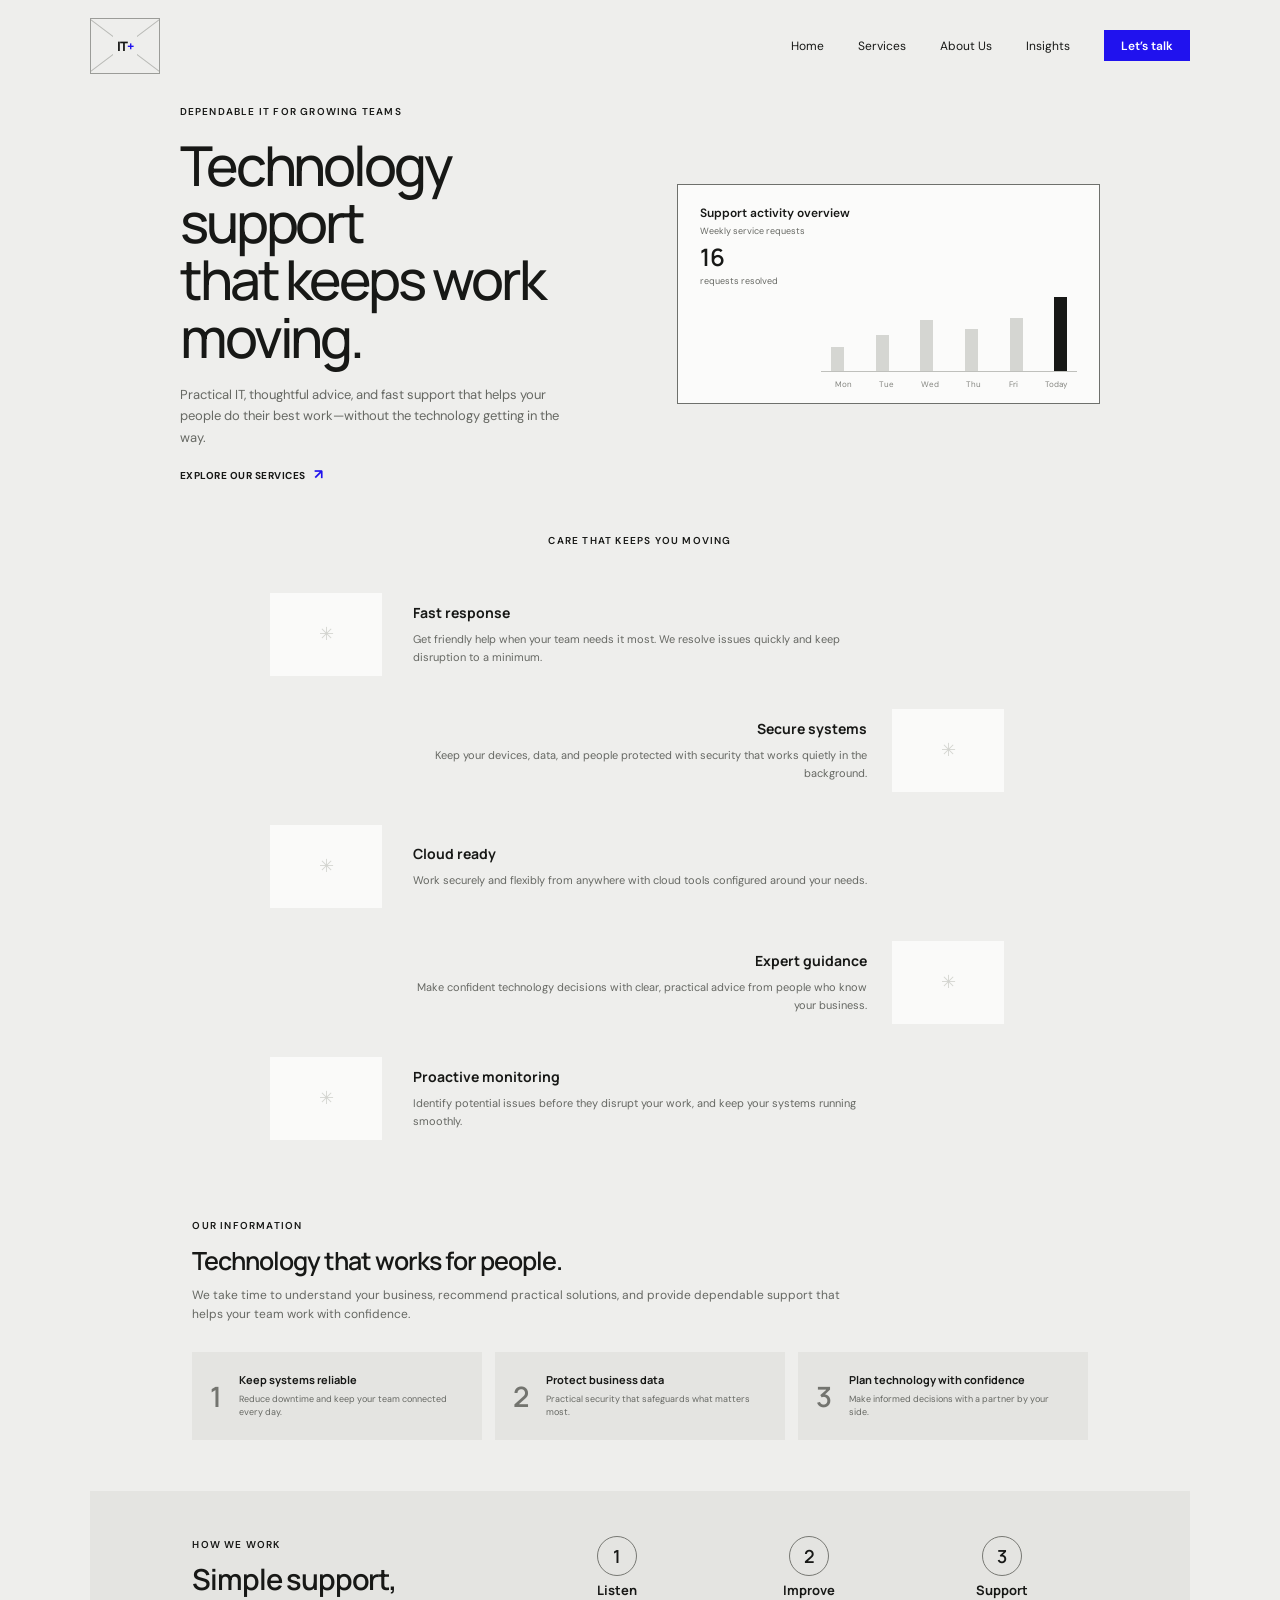
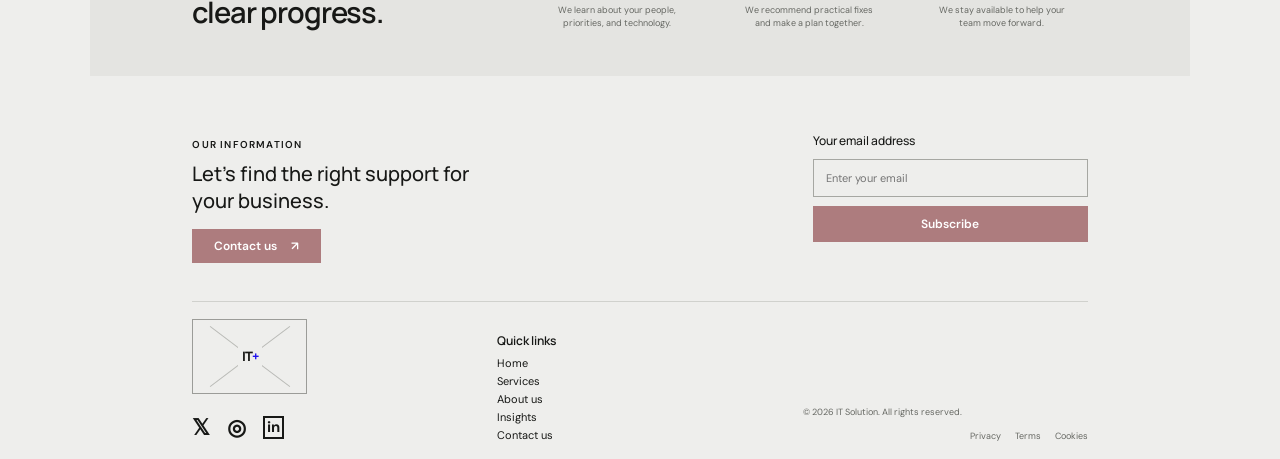
==== index.html @ 9b954e0f "changes are done" ====
<!doctype html>
<html lang="en">
<head>
  <meta charset="UTF-8" />
  <meta name="viewport" content="width=device-width, initial-scale=1.0" />
  <meta name="theme-color" content="#eeeeee" />
  <title>Support that keeps work moving</title>
  <link rel="stylesheet" href="styles.css" />
</head>
<body>
  <header class="site-header container">
    <a class="brand" href="#home" aria-label="Home"><span class="brand-mark">IT<span>+</span></span></a>
    <button class="menu-toggle" aria-label="Open navigation" aria-expanded="false"><span></span><span></span></button>
    <nav class="nav-links" aria-label="Main navigation">
      <a href="#home">Home</a><a href="services.html">Services</a><a href="#about">About Us</a><a href="#insights">Insights</a>
      <a class="button button-small" href="#contact">Let’s talk</a>
    </nav>
  </header>

  <main>
    <section class="hero container" id="home">
      <div class="hero-copy">
        <p class="eyebrow">Dependable IT for growing teams</p>
        <h1>Technology support<br />that keeps work<br />moving.</h1>
        <p class="muted hero-description">Practical IT, thoughtful advice, and fast support that helps your people do their best work—without the technology getting in the way.</p>
        <a class="text-link" href="services.html">Explore our services <span aria-hidden="true">↗</span></a>
      </div>
      <div class="chart-card" aria-label="Support activity overview chart">
        <div class="chart-heading"><strong>Support activity overview</strong><span>Weekly service requests</span></div>
        <div class="chart-total"><b>16</b><span>requests resolved</span></div>
        <div class="chart-bars" aria-hidden="true"><i style="--bar:25%"></i><i style="--bar:38%"></i><i style="--bar:54%"></i><i style="--bar:44%"></i><i style="--bar:56%"></i><i class="highlight" style="--bar:78%"></i></div>
        <div class="chart-days"><span>Mon</span><span>Tue</span><span>Wed</span><span>Thu</span><span>Fri</span><span>Today</span></div>
      </div>
    </section>

    <section class="services container" id="services">
      <p class="section-kicker">Care that keeps you moving</p>
      <div class="service-list">
        <article class="service-row">
          <div class="service-image" aria-hidden="true"><span>✳</span></div>
          <div><h2>Fast response</h2><p>Get friendly help when your team needs it most. We resolve issues quickly and keep disruption to a minimum.</p></div>
        </article>
        <article class="service-row reverse">
          <div class="service-image" aria-hidden="true"><span>✳</span></div>
          <div><h2>Secure systems</h2><p>Keep your devices, data, and people protected with security that works quietly in the background.</p></div>
        </article>
        <article class="service-row">
          <div class="service-image" aria-hidden="true"><span>✳</span></div>
          <div><h2>Cloud ready</h2><p>Work securely and flexibly from anywhere with cloud tools configured around your needs.</p></div>
        </article>
        <article class="service-row reverse">
          <div class="service-image" aria-hidden="true"><span>✳</span></div>
          <div><h2>Expert guidance</h2><p>Make confident technology decisions with clear, practical advice from people who know your business.</p></div>
        </article>
        <article class="service-row">
          <div class="service-image" aria-hidden="true"><span>✳</span></div>
          <div><h2>Proactive monitoring</h2><p>Identify potential issues before they disrupt your work, and keep your systems running smoothly.</p></div>
        </article>
      </div>
    </section>

    <section class="about container" id="about">
      <p class="section-kicker">Our information</p>
      <h2>Technology that works for people.</h2>
      <p class="muted about-intro">We take time to understand your business, recommend practical solutions, and provide dependable support that helps your team work with confidence.</p>
      <div class="stats-grid">
        <article class="stat-card"><strong>1</strong><div><h3>Keep systems reliable</h3><p>Reduce downtime and keep your team connected every day.</p></div></article>
        <article class="stat-card"><strong>2</strong><div><h3>Protect business data</h3><p>Practical security that safeguards what matters most.</p></div></article>
        <article class="stat-card"><strong>3</strong><div><h3>Plan technology with confidence</h3><p>Make informed decisions with a partner by your side.</p></div></article>
      </div>
    </section>

    <section class="process container" id="insights">
      <div class="process-copy"><p class="eyebrow">How we work</p><h2>Simple support,<br />clear progress.</h2></div>
      <div class="steps">
        <article><span>1</span><h3>Listen</h3><p>We learn about your people, priorities, and technology.</p></article>
        <article><span>2</span><h3>Improve</h3><p>We recommend practical fixes and make a plan together.</p></article>
        <article><span>3</span><h3>Support</h3><p>We stay available to help your team move forward.</p></article>
      </div>
    </section>
  </main>

  <footer class="footer container" id="contact">
    <div class="footer-top">
      <div class="footer-note"><p class="eyebrow">Our information</p><h2>Let’s find the right support for your business.</h2><a class="button" href="mailto:hello@itsolution.example">Contact us <span>↗</span></a></div>
      <form class="subscribe-form">
        <label for="email">Your email address</label>
        <div class="input-row"><input id="email" name="email" type="email" placeholder="Enter your email" required /><button class="button" type="submit">Subscribe</button></div>
        <p class="form-message" aria-live="polite"></p>
      </form>
    </div>
    <div class="footer-bottom">
      <div class="footer-brand"><a class="brand brand-large" href="#home" aria-label="Home"><span class="brand-mark">IT<span>+</span></span></a><div class="socials"><a href="#contact" aria-label="X">𝕏</a><a href="#contact" aria-label="Instagram">◎</a><a href="#contact" aria-label="LinkedIn">in</a></div></div>
      <div class="quick-links"><h3>Quick links</h3><a href="#home">Home</a><a href="services.html">Services</a><a href="#about">About us</a><a href="#insights">Insights</a><a href="#contact">Contact us</a></div>
      <div class="footer-meta"><p>© <span id="year"></span> IT Solution. All rights reserved.</p><div><a href="#contact">Privacy</a><a href="#contact">Terms</a><a href="#contact">Cookies</a></div></div>
    </div>
  </footer>
  <script src="script.js"></script>
</body>
</html>
---- styles.css ----
@import url('https://fonts.googleapis.com/css2?family=DM+Sans:wght@400;500;600;700&family=Manrope:wght@400;500;600;700;800&display=swap');

:root {
  --paper: #eeeeec;
  --ink: #171816;
  --muted: #666863;
  --line: #c6c7c2;
  --accent: #2012ee;
  --rose: #ad7c7e;
  --white: #fff;
}
* { box-sizing: border-box; }
html { scroll-behavior: smooth; }
body { margin: 0; background: var(--paper); color: var(--ink); font-family: 'DM Sans', Arial, sans-serif; font-size: 14px; }
a { color: inherit; text-decoration: none; }
.container { width: min(1100px, calc(100% - 96px)); margin-inline: auto; }
.site-header { height: 91px; display: flex; align-items: center; justify-content: space-between; }
.brand { display: inline-flex; align-items: center; justify-content: center; width: 70px; height: 56px; border: 1px solid #9b9c98; position: relative; overflow: hidden; }
.brand::before,.brand::after { content: ''; position: absolute; height: 1px; width: 100px; background: #babbb7; transform: rotate(37deg); }
.brand::after { transform: rotate(-37deg); }
.brand-mark { z-index: 1; background: var(--paper); font: 800 13px Manrope, sans-serif; letter-spacing: -1px; padding: 2px 4px; }
.brand-mark span { color: var(--accent); }
.nav-links { display: flex; align-items: center; gap: 34px; font-size: 12px; }
.nav-links > a:not(.button):hover,.quick-links a:hover,.footer-meta a:hover { color: var(--accent); }
.button { min-height: 43px; padding: 0 22px; display: inline-flex; align-items: center; justify-content: center; gap: 14px; border: 0; background: var(--rose); color: white; font: 600 12px 'DM Sans', sans-serif; transition: transform .2s, background .2s; cursor: pointer; }
.button:hover { background: #916365; transform: translateY(-2px); }
.button-small { min-height: 31px; padding: 0 17px; background: var(--accent); }
.button-small:hover { background: #130bad; }
.menu-toggle { display: none; }
.hero { min-height: 336px; display: grid; grid-template-columns: 1fr 1fr; align-items: center; gap: 8%; padding: 14px 7% 47px; }
.eyebrow,.section-kicker { text-transform: uppercase; letter-spacing: .12em; font-size: 10px; font-weight: 600; margin: 0 0 19px; }
.hero h1 { font: 500 clamp(36px, 4.3vw, 56px)/1.04 Manrope, sans-serif; letter-spacing: -.055em; margin: 0 0 18px; }
.muted,.hero-description { color: var(--muted); }
.hero-description { max-width: 390px; font-size: 13px; line-height: 1.65; margin: 0 0 17px; }
.text-link { font-size: 10px; font-weight: 700; text-transform: uppercase; letter-spacing: .05em; }
.text-link span { color: var(--accent); margin-left: 6px; font-size: 14px; }
.chart-card { height: 220px; background: #fbfbfa; border: 1px solid #6e706c; padding: 20px 22px 14px; position: relative; }
.chart-heading { display: flex; flex-direction: column; gap: 4px; }
.chart-heading strong { font-size: 12px; font-weight: 600; }
.chart-heading span,.chart-total span { font-size: 9px; color: var(--muted); }
.chart-total { position: absolute; top: 55px; left: 22px; display: flex; flex-direction: column; gap: 2px; }
.chart-total b { font: 600 24px Manrope, sans-serif; }
.chart-bars { height: 96px; position: absolute; left: 34%; right: 22px; bottom: 31px; display: flex; align-items: end; justify-content: space-around; gap: 11px; border-bottom: 1px solid #bfc0bc; }
.chart-bars i { width: 13px; height: var(--bar); display: block; background: #d5d6d2; }
.chart-bars i.highlight { background: #171816; }
.chart-days { position: absolute; left: 34%; right: 19px; bottom: 14px; display: flex; justify-content: space-around; font-size: 8px; color: #83847f; }
.services { padding: 4px 8% 52px; }
.section-kicker { text-align: center; margin-bottom: 29px; }
.service-list { max-width: 740px; margin: auto; }
.service-row { min-height: 116px; display: grid; grid-template-columns: 118px 1fr; gap: 25px; align-items: center; }
.service-row.reverse { grid-template-columns: 1fr 118px; text-align: right; }
.service-row.reverse .service-image { grid-column: 2; grid-row: 1; }
.service-row.reverse > div:last-child { grid-column: 1; grid-row: 1; }
.service-image { width: 112px; height: 83px; background: #fafaf9; display: grid; place-items: center; color: #d3d4d0; }
.service-image span { font-size: 18px; }
.service-row h2 { font: 700 14px Manrope, sans-serif; margin: 0 0 8px; }
.service-row p { margin: 0; max-width: 470px; color: var(--muted); font-size: 11px; line-height: 1.65; }
.service-row.reverse p { margin-left: auto; }
.about { padding: 11px 8% 46px; }
.about .section-kicker { text-align: left; margin-bottom: 11px; }
.about > h2 { margin: 0 0 8px; font: 600 25px Manrope, sans-serif; letter-spacing: -.04em; }
.about-intro { max-width: 660px; font-size: 12px; line-height: 1.6; margin: 0 0 27px; }
.stats-grid { display: grid; grid-template-columns: repeat(3, 1fr); gap: 13px; }
.stat-card { min-height: 88px; background: #e4e4e1; display: flex; align-items: center; gap: 17px; padding: 14px 18px; }
.stat-card > strong { font: 600 28px Manrope, sans-serif; color: #73746f; }
.stat-card h3 { font: 700 11px Manrope, sans-serif; margin: 0 0 6px; }
.stat-card p { font-size: 9px; line-height: 1.5; color: var(--muted); margin: 0; }
.process { margin-top: 5px; padding: 22px 8%; min-height: 185px; background: #e4e4e1; display: grid; grid-template-columns: 1fr 1.8fr; align-items: center; gap: 30px; }
.process-copy .eyebrow { margin: 0 0 12px; }
.process-copy h2 { font: 600 29px/1.13 Manrope, sans-serif; letter-spacing: -.04em; margin: 0; }
.steps { display: grid; grid-template-columns: repeat(3, 1fr); gap: 20px; }
.steps article { text-align: center; }
.steps article > span { width: 40px; height: 40px; border: 1px solid #777873; border-radius: 50%; display: inline-grid; place-items: center; font: 600 18px Manrope, sans-serif; margin-bottom: 5px; }
.steps h3 { font: 700 13px Manrope, sans-serif; margin: 0 0 5px; }
.steps p { color: var(--muted); font-size: 9px; line-height: 1.5; margin: 0 auto; max-width: 140px; }
.footer { padding: 42px 8% 17px; }
.footer-top { display: flex; justify-content: flex-end; gap: 10%; align-items: end; min-height: 145px; }
.footer-note { max-width: 300px; margin-right: auto; }
.footer-note .eyebrow { margin-bottom: 9px; }
.footer-note h2 { font: 500 20px/1.35 Manrope, sans-serif; margin: 0 0 15px; }
.footer-note .button { min-height: 34px; }
.subscribe-form { width: min(275px, 42%); }
.subscribe-form label { display: block; font: 500 12px Manrope, sans-serif; margin-bottom: 10px; }
.input-row { display: flex; flex-direction: column; gap: 9px; }
.input-row input { width: 100%; height: 38px; border: 1px solid #a6a7a2; background: transparent; padding: 0 12px; font: 11px 'DM Sans', sans-serif; outline: none; }
.input-row input:focus { border-color: var(--accent); }
.input-row .button { width: 100%; min-height: 36px; }
.form-message { min-height: 14px; margin: 7px 0 0; font-size: 10px; color: #4d654d; }
.footer-bottom { margin-top: 38px; padding-top: 17px; border-top: 1px solid #d0d1cd; display: grid; grid-template-columns: 1fr 1fr 1fr; align-items: end; gap: 20px; }
.brand-large { width: 115px; height: 75px; }
.socials { display: flex; gap: 17px; align-items: center; margin-top: 19px; }
.socials a { font-size: 22px; font-weight: 700; }
.socials a:last-child { font-size: 15px; border: 2px solid var(--ink); line-height: 19px; padding: 0 2px; }
.quick-links { display: flex; flex-direction: column; gap: 4px; font-size: 11px; }
.quick-links h3 { font: 600 12px Manrope, sans-serif; margin: 0 0 3px; }
.footer-meta { display: flex; flex-direction: column; gap: 12px; font-size: 9px; color: var(--muted); }
.footer-meta p { margin: 0; }
.footer-meta div { display: flex; gap: 14px; justify-content: flex-end; }
@media (min-width: 1200px) { .hero { min-height: 395px; } }
@media (max-width: 700px) {
  .container { width: min(100% - 38px, 520px); }
  .site-header { height: 73px; }
  .brand { width: 58px; height: 44px; }
  .menu-toggle { display: flex; width: 40px; height: 40px; flex-direction: column; justify-content: center; gap: 6px; border: 0; background: transparent; }
  .menu-toggle span { height: 1px; width: 23px; background: var(--ink); }
  .nav-links { display: none; position: absolute; z-index: 5; top: 66px; left: 19px; right: 19px; background: #f8f8f6; padding: 20px; border: 1px solid var(--line); flex-direction: column; align-items: stretch; gap: 18px; }
  .nav-links.open { display: flex; }
  .nav-links .button { align-self: flex-start; }
  .hero { grid-template-columns: 1fr; gap: 26px; padding: 38px 0 48px; }
  .hero h1 { font-size: clamp(39px, 12vw, 54px); }
  .chart-card { height: 200px; }
  .services { padding: 0 0 39px; }
  .service-row { min-height: 108px; grid-template-columns: 88px 1fr; gap: 17px; }
  .service-row.reverse { grid-template-columns: 1fr 88px; }
  .service-image { width: 86px; height: 72px; }
  .service-row h2 { font-size: 12px; }
  .service-row p { font-size: 10px; }
  .about { padding: 10px 0 35px; }
  .stats-grid { grid-template-columns: 1fr; gap: 8px; }
  .stat-card { min-height: 75px; }
  .process { padding: 25px 19px; grid-template-columns: 1fr; gap: 22px; }
  .steps { gap: 8px; }
  .steps article > span { width: 34px; height: 34px; font-size: 15px; }
  .steps p { font-size: 8px; }
  .footer { padding: 38px 0 17px; }
  .footer-top { flex-direction: column; align-items: stretch; gap: 29px; }
  .footer-note { margin: 0; }
  .subscribe-form { width: 100%; }
  .input-row { flex-direction: row; }
  .input-row .button { width: auto; }
  .footer-bottom { grid-template-columns: 1fr 1fr; align-items: start; }
  .footer-brand { grid-row: span 2; }
  .footer-meta { grid-column: 1 / -1; flex-direction: row; justify-content: space-between; align-items: center; margin-top: 15px; }
  .footer-meta div { gap: 10px; }
}
@media (max-width: 380px) {
  .steps { grid-template-columns: 1fr; }
  .steps article { display: grid; grid-template-columns: 37px 1fr; text-align: left; align-items: center; column-gap: 10px; }
  .steps article > span { grid-row: span 2; margin: 0; }
  .steps h3 { margin: 0; }
  .steps p { grid-column: 2; margin: 2px 0 0; max-width: unset; }
  .footer-meta { flex-direction: column; align-items: flex-start; }
}
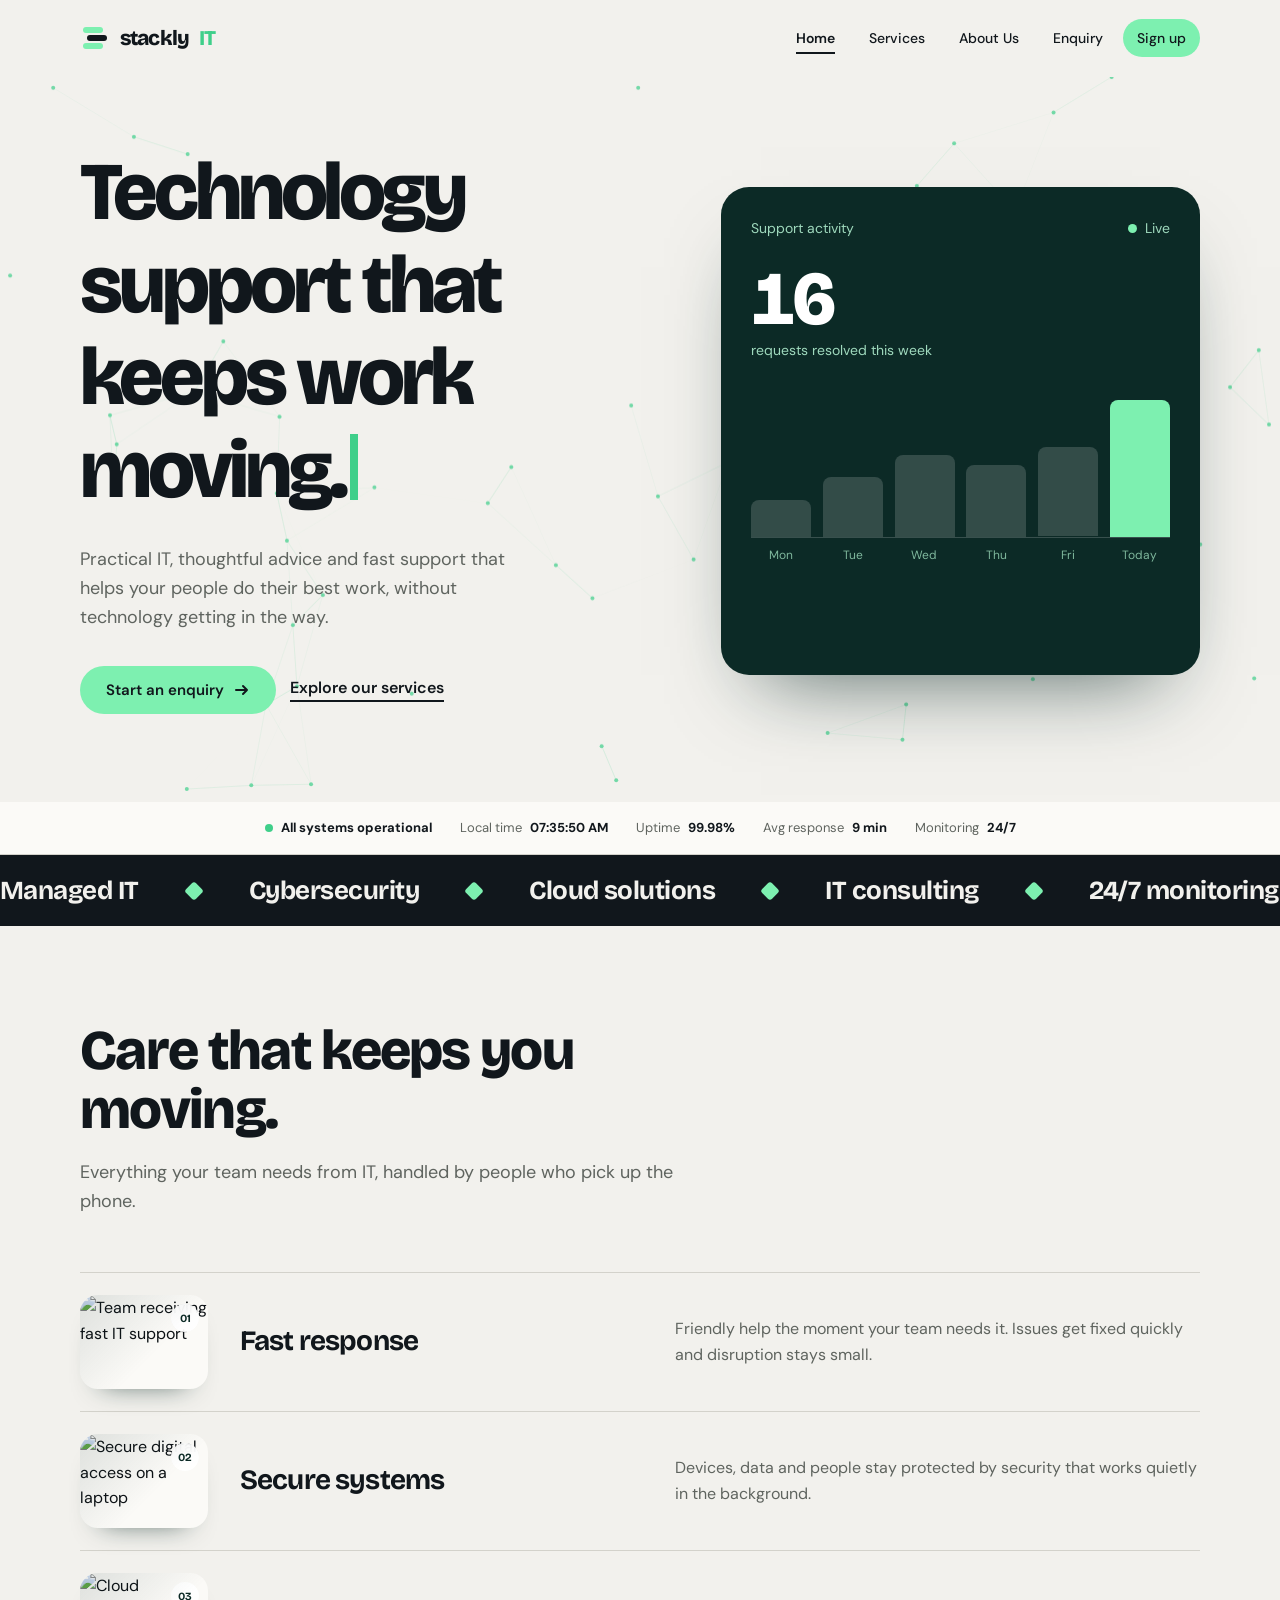
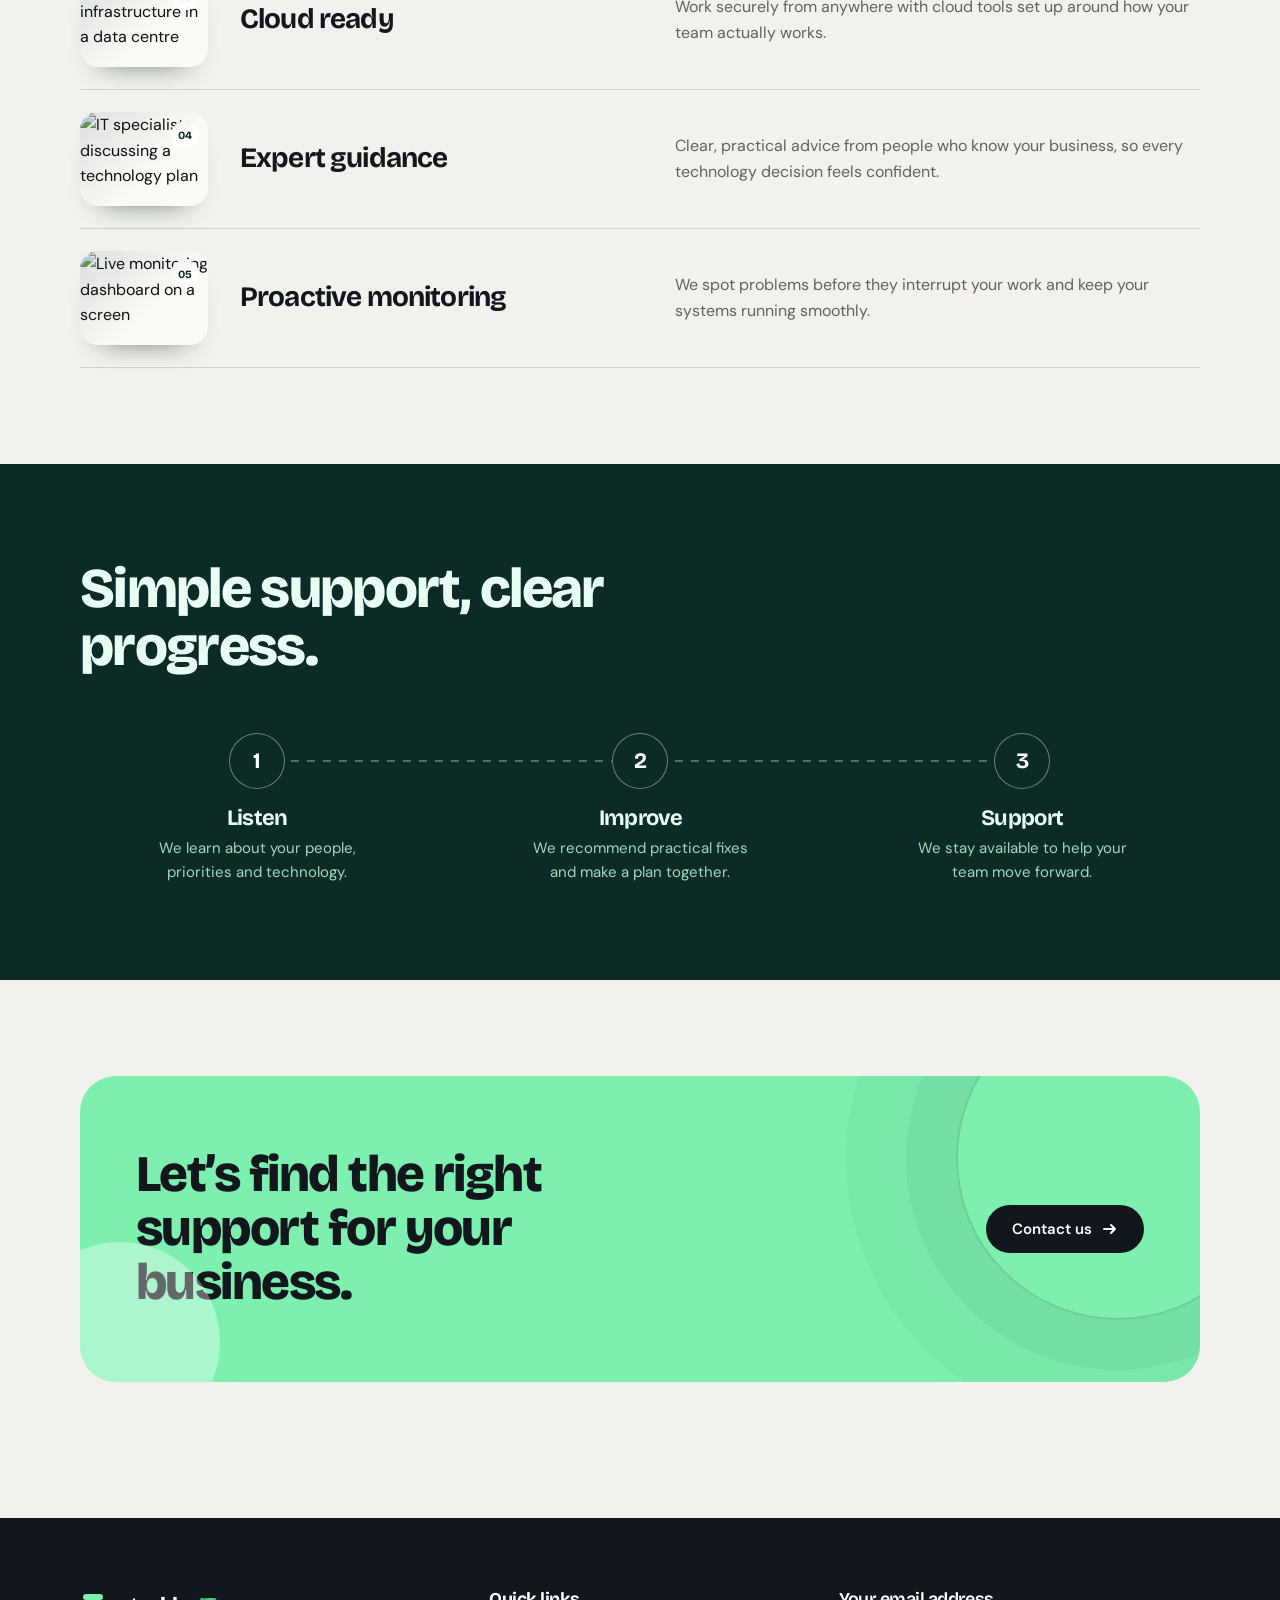
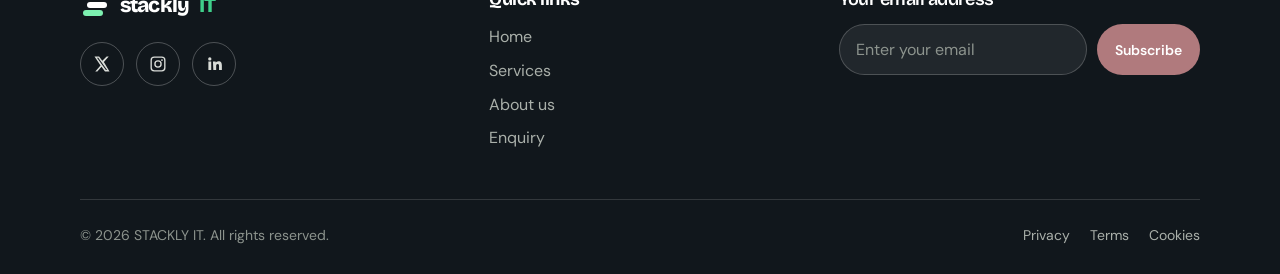
==== commit 3ee4f234: "more animation" ====
--- a/index.html
+++ b/index.html
@@ -1,100 +1,169 @@
 <!doctype html>
 <html lang="en">
+
 <head>
-  <meta charset="UTF-8" />
-  <meta name="viewport" content="width=device-width, initial-scale=1.0" />
-  <meta name="theme-color" content="#eeeeee" />
-  <title>Support that keeps work moving</title>
-  <link rel="stylesheet" href="styles.css" />
+    <meta charset="UTF-8">
+    <meta name="viewport" content="width=device-width,initial-scale=1">
+    <meta name="theme-color" content="#f2f1ed">
+    <title>Stackly IT | Technology support that keeps work moving</title>
+    <link rel="icon" type="image/svg+xml" href="logo.svg"><link rel="stylesheet" href="styles.css"><link rel="stylesheet" href="fx.css">
 </head>
+
 <body>
-  <header class="site-header container">
-    <a class="brand" href="#home" aria-label="Home"><span class="brand-mark">IT<span>+</span></span></a>
-    <button class="menu-toggle" aria-label="Open navigation" aria-expanded="false"><span></span><span></span></button>
-    <nav class="nav-links" aria-label="Main navigation">
-      <a href="#home">Home</a><a href="services.html">Services</a><a href="#about">About Us</a><a href="#insights">Insights</a>
-      <a class="button button-small" href="#contact">Let’s talk</a>
-    </nav>
-  </header>
+    <header class="site-header">
+        <div class="wrap"><a class="brand" href="index.html" aria-label="Stackly IT home"><svg viewBox="0 0 30 30"
+                    aria-hidden="true">
+                    <rect class="b1" x="3" y="4" width="20" height="6" rx="3" fill="#7df0b0" />
+                    <rect class="b2" x="7" y="12" width="20" height="6" rx="3" fill="currentColor" />
+                    <rect class="b3" x="3" y="20" width="20" height="6" rx="3" fill="#7df0b0" />
+                </svg>stackly<i>IT</i></a>
+            <button class="menu-toggle" aria-label="Toggle navigation"
+                aria-expanded="false"><span></span><span></span></button>
+            <nav class="nav" aria-label="Main navigation"><a href="index.html" aria-current="page">Home</a><a
+                    href="services.html">Services</a><a href="about.html">About Us</a><a
+                    href="enquiry.html">Enquiry</a><a class="btn btn-sm" href="signup.html">Sign up</a></nav>
+        </div>
+    </header>
+    <main>
+        <section class="hero">
+            <div class="wrap">
+                <div>
+                    <h1><span class="line" style="--i:0"><span>Technology</span></span><span class="line"
+                            style="--i:1"><span>support that</span></span><span class="line" style="--i:2"><span>keeps
+                                work</span></span><span class="line" style="--i:3"><span>moving.</span></span></h1>
+                    <p class="lead">Practical IT, thoughtful advice and fast support that helps your people do their
+                        best work, without technology getting in the way.</p>
+                    <div class="hero-cta"><a class="btn" href="enquiry.html">Start an enquiry <svg viewBox="0 0 16 16"
+                                fill="none" stroke="currentColor" stroke-width="2" stroke-linecap="round"
+                                stroke-linejoin="round">
+                                <path d="M2 8h11M9 4l4 4-4 4" />
+                            </svg></a><a class="link" href="services.html">Explore our services</a></div>
+                </div>
+                <div class="panel" aria-label="Support activity overview">
+                    <div class="panel-top"><span>Support activity</span><span class="live">Live</span></div>
+                    <div class="panel-num" data-to="16">0</div>
+                    <div class="panel-sub">requests resolved this week</div>
+                    <div class="bars" aria-hidden="true"><i style="--h:25%;--n:0"></i><i style="--h:40%;--n:1"></i><i
+                            style="--h:55%;--n:2"></i><i style="--h:45%;--n:3"></i><i style="--h:60%;--n:4"></i><i
+                            style="--h:92%;--n:5"></i></div>
+                    <div class="days">
+                        <span>Mon</span><span>Tue</span><span>Wed</span><span>Thu</span><span>Fri</span><span>Today</span>
+                    </div>
+                    <div class="toast"><b><svg viewBox="0 0 16 16" fill="none" stroke="currentColor" stroke-width="2"
+                                stroke-linecap="round" stroke-linejoin="round">
+                                <path d="M3 8.5l3.5 3.5L13 5" />
+                            </svg></b>Ticket closed in 9 minutes</div>
+                </div>
+            </div>
+        </section>
+        <div class="marquee" aria-hidden="true">
+            <div><span>Managed IT</span><span>Cybersecurity</span><span>Cloud solutions</span><span>IT
+                    consulting</span><span>24/7 monitoring</span><span>Helpdesk support</span><span>Managed
+                    IT</span><span>Cybersecurity</span><span>Cloud solutions</span><span>IT consulting</span><span>24/7
+                    monitoring</span><span>Helpdesk support</span></div>
+        </div>
+        <section>
+            <div class="wrap">
+                <div class="head" data-reveal>
+                    <h2>Care that keeps you moving.</h2>
+                    <p>Everything your team needs from IT, handled by people who pick up the phone.</p>
+                </div>
+                <div class="features">
+                    <article class="feature" data-reveal><figure class="feature-image"><img src="https://images.unsplash.com/photo-1551434678-e076c223a692?auto=format&amp;fit=crop&amp;w=480&amp;q=85" alt="Team receiving fast IT support" loading="lazy"><span class="image-tag">01</span></figure>
+                        <h3>Fast response</h3>
+                        <p>Friendly help the moment your team needs it. Issues get fixed quickly and disruption stays
+                            small.</p>
+                    </article>
+                    <article class="feature" data-reveal><figure class="feature-image"><img src="https://images.unsplash.com/photo-1563013544-824ae1b704d3?auto=format&amp;fit=crop&amp;w=480&amp;q=85" alt="Secure digital access on a laptop" loading="lazy"><span class="image-tag">02</span></figure>
+                        <h3>Secure systems</h3>
+                        <p>Devices, data and people stay protected by security that works quietly in the background.</p>
+                    </article>
+                    <article class="feature" data-reveal><figure class="feature-image"><img src="https://images.unsplash.com/photo-1544197150-b99a580bb7a8?auto=format&amp;fit=crop&amp;w=480&amp;q=85" alt="Cloud infrastructure in a data centre" loading="lazy"><span class="image-tag">03</span></figure>
+                        <h3>Cloud ready</h3>
+                        <p>Work securely from anywhere with cloud tools set up around how your team actually works.</p>
+                    </article>
+                    <article class="feature" data-reveal><figure class="feature-image"><img src="https://images.unsplash.com/photo-1553877522-43269d4ea984?auto=format&amp;fit=crop&amp;w=480&amp;q=85" alt="IT specialists discussing a technology plan" loading="lazy"><span class="image-tag">04</span></figure>
+                        <h3>Expert guidance</h3>
+                        <p>Clear, practical advice from people who know your business, so every technology decision
+                            feels confident.</p>
+                    </article>
+                    <article class="feature" data-reveal><figure class="feature-image"><img src="https://images.unsplash.com/photo-1551288049-bebda4e38f71?auto=format&amp;fit=crop&amp;w=480&amp;q=85" alt="Live monitoring dashboard on a screen" loading="lazy"><span class="image-tag">05</span></figure>
+                        <h3>Proactive monitoring</h3>
+                        <p>We spot problems before they interrupt your work and keep your systems running smoothly.</p>
+                    </article>
+                </div>
+            </div>
+        </section>
+        <section class="dark">
+            <div class="wrap">
+                <div class="head" data-reveal>
+                    <h2>Simple support, clear progress.</h2>
+                </div>
+                <div class="steps draw" data-reveal>
+                    <div class="step"><b>1</b>
+                        <h3>Listen</h3>
+                        <p>We learn about your people, priorities and technology.</p>
+                    </div>
+                    <div class="step"><b>2</b>
+                        <h3>Improve</h3>
+                        <p>We recommend practical fixes and make a plan together.</p>
+                    </div>
+                    <div class="step"><b>3</b>
+                        <h3>Support</h3>
+                        <p>We stay available to help your team move forward.</p>
+                    </div>
+                </div>
+            </div>
+        </section>
+        <section>
+            <div class="wrap">
+                <div class="cta" data-reveal>
+                    <h2>Let’s find the right support for your business.</h2><a class="btn btn-dark"
+                        href="enquiry.html">Contact us <svg viewBox="0 0 16 16" fill="none" stroke="currentColor"
+                            stroke-width="2" stroke-linecap="round" stroke-linejoin="round">
+                            <path d="M2 8h11M9 4l4 4-4 4" />
+                        </svg></a>
+                </div>
+            </div>
+        </section>
+    </main>
+    <footer>
+        <div class="wrap">
+            <div class="f-top">
+                <div><a class="brand" href="index.html"><svg viewBox="0 0 30 30" aria-hidden="true">
+                            <rect class="b1" x="3" y="4" width="20" height="6" rx="3" fill="#7df0b0" />
+                            <rect class="b2" x="7" y="12" width="20" height="6" rx="3" fill="currentColor" />
+                            <rect class="b3" x="3" y="20" width="20" height="6" rx="3" fill="#7df0b0" />
+                        </svg>stackly<i>IT</i></a>
+                    <div class="socials"><a href="#" aria-label="X"><svg viewBox="0 0 24 24">
+                                <path
+                                    d="M18.2 2H21l-6.5 7.4L22 22h-6l-4.7-6.2L5.8 22H3l7-8L2 2h6.1l4.3 5.7zm-1 18h1.6L7 3.7H5.3z" />
+                            </svg></a><a href="#" aria-label="Instagram"><svg viewBox="0 0 24 24">
+                                <path
+                                    d="M12 7a5 5 0 1 0 0 10 5 5 0 0 0 0-10zm0 8.2a3.2 3.2 0 1 1 0-6.4 3.2 3.2 0 0 1 0 6.4zM17.3 5.5a1.2 1.2 0 1 0 0 2.4 1.2 1.2 0 0 0 0-2.4zM7 2h10a5 5 0 0 1 5 5v10a5 5 0 0 1-5 5H7a5 5 0 0 1-5-5V7a5 5 0 0 1 5-5zm0 1.8A3.2 3.2 0 0 0 3.8 7v10A3.2 3.2 0 0 0 7 20.2h10a3.2 3.2 0 0 0 3.2-3.2V7A3.2 3.2 0 0 0 17 3.8z" />
+                            </svg></a><a href="#" aria-label="LinkedIn"><svg viewBox="0 0 24 24">
+                                <path
+                                    d="M4.5 8.5h3.8V20H4.5zM6.4 3a2.2 2.2 0 1 1 0 4.4 2.2 2.2 0 0 1 0-4.4zM10.6 8.5h3.6v1.6c.5-.9 1.8-1.9 3.7-1.9 3.9 0 4.6 2.5 4.6 5.8V20h-3.8v-5.2c0-1.3 0-2.9-1.8-2.9s-2 1.4-2 2.8V20h-3.8z" />
+                            </svg></a></div>
+                </div>
+                <nav aria-label="Quick links">
+                    <h3>Quick links</h3>
+                    <div class="f-links"><a href="index.html">Home</a><a href="services.html">Services</a><a
+                            href="about.html">About us</a><a href="enquiry.html">Enquiry</a></div>
+                </nav>
+                <form class="sub-form" novalidate>
+                    <h3><label for="fe" style="font-size:inherit;margin:0">Your email address</label></h3>
+                    <div class="sub"><input id="fe" type="email" placeholder="Enter your email" required><button
+                            class="btn btn-sm" type="submit">Subscribe</button></div>
+                    <p class="msg" aria-live="polite"></p>
+                </form>
+            </div>
+            <div class="f-bot"><span>© <span id="year">2026</span> STACKLY IT. All rights reserved.</span>
+                <div><a href="#">Privacy</a><a href="#">Terms</a><a href="#">Cookies</a></div>
+            </div>
+        </div>
+    </footer>
+    <script src="script.js"></script><script src="fx.js"></script>
+</body>
 
-  <main>
-    <section class="hero container" id="home">
-      <div class="hero-copy">
-        <p class="eyebrow">Dependable IT for growing teams</p>
-        <h1>Technology support<br />that keeps work<br />moving.</h1>
-        <p class="muted hero-description">Practical IT, thoughtful advice, and fast support that helps your people do their best work—without the technology getting in the way.</p>
-        <a class="text-link" href="services.html">Explore our services <span aria-hidden="true">↗</span></a>
-      </div>
-      <div class="chart-card" aria-label="Support activity overview chart">
-        <div class="chart-heading"><strong>Support activity overview</strong><span>Weekly service requests</span></div>
-        <div class="chart-total"><b>16</b><span>requests resolved</span></div>
-        <div class="chart-bars" aria-hidden="true"><i style="--bar:25%"></i><i style="--bar:38%"></i><i style="--bar:54%"></i><i style="--bar:44%"></i><i style="--bar:56%"></i><i class="highlight" style="--bar:78%"></i></div>
-        <div class="chart-days"><span>Mon</span><span>Tue</span><span>Wed</span><span>Thu</span><span>Fri</span><span>Today</span></div>
-      </div>
-    </section>
-
-    <section class="services container" id="services">
-      <p class="section-kicker">Care that keeps you moving</p>
-      <div class="service-list">
-        <article class="service-row">
-          <div class="service-image" aria-hidden="true"><span>✳</span></div>
-          <div><h2>Fast response</h2><p>Get friendly help when your team needs it most. We resolve issues quickly and keep disruption to a minimum.</p></div>
-        </article>
-        <article class="service-row reverse">
-          <div class="service-image" aria-hidden="true"><span>✳</span></div>
-          <div><h2>Secure systems</h2><p>Keep your devices, data, and people protected with security that works quietly in the background.</p></div>
-        </article>
-        <article class="service-row">
-          <div class="service-image" aria-hidden="true"><span>✳</span></div>
-          <div><h2>Cloud ready</h2><p>Work securely and flexibly from anywhere with cloud tools configured around your needs.</p></div>
-        </article>
-        <article class="service-row reverse">
-          <div class="service-image" aria-hidden="true"><span>✳</span></div>
-          <div><h2>Expert guidance</h2><p>Make confident technology decisions with clear, practical advice from people who know your business.</p></div>
-        </article>
-        <article class="service-row">
-          <div class="service-image" aria-hidden="true"><span>✳</span></div>
-          <div><h2>Proactive monitoring</h2><p>Identify potential issues before they disrupt your work, and keep your systems running smoothly.</p></div>
-        </article>
-      </div>
-    </section>
-
-    <section class="about container" id="about">
-      <p class="section-kicker">Our information</p>
-      <h2>Technology that works for people.</h2>
-      <p class="muted about-intro">We take time to understand your business, recommend practical solutions, and provide dependable support that helps your team work with confidence.</p>
-      <div class="stats-grid">
-        <article class="stat-card"><strong>1</strong><div><h3>Keep systems reliable</h3><p>Reduce downtime and keep your team connected every day.</p></div></article>
-        <article class="stat-card"><strong>2</strong><div><h3>Protect business data</h3><p>Practical security that safeguards what matters most.</p></div></article>
-        <article class="stat-card"><strong>3</strong><div><h3>Plan technology with confidence</h3><p>Make informed decisions with a partner by your side.</p></div></article>
-      </div>
-    </section>
-
-    <section class="process container" id="insights">
-      <div class="process-copy"><p class="eyebrow">How we work</p><h2>Simple support,<br />clear progress.</h2></div>
-      <div class="steps">
-        <article><span>1</span><h3>Listen</h3><p>We learn about your people, priorities, and technology.</p></article>
-        <article><span>2</span><h3>Improve</h3><p>We recommend practical fixes and make a plan together.</p></article>
-        <article><span>3</span><h3>Support</h3><p>We stay available to help your team move forward.</p></article>
-      </div>
-    </section>
-  </main>
-
-  <footer class="footer container" id="contact">
-    <div class="footer-top">
-      <div class="footer-note"><p class="eyebrow">Our information</p><h2>Let’s find the right support for your business.</h2><a class="button" href="mailto:hello@itsolution.example">Contact us <span>↗</span></a></div>
-      <form class="subscribe-form">
-        <label for="email">Your email address</label>
-        <div class="input-row"><input id="email" name="email" type="email" placeholder="Enter your email" required /><button class="button" type="submit">Subscribe</button></div>
-        <p class="form-message" aria-live="polite"></p>
-      </form>
-    </div>
-    <div class="footer-bottom">
-      <div class="footer-brand"><a class="brand brand-large" href="#home" aria-label="Home"><span class="brand-mark">IT<span>+</span></span></a><div class="socials"><a href="#contact" aria-label="X">𝕏</a><a href="#contact" aria-label="Instagram">◎</a><a href="#contact" aria-label="LinkedIn">in</a></div></div>
-      <div class="quick-links"><h3>Quick links</h3><a href="#home">Home</a><a href="services.html">Services</a><a href="#about">About us</a><a href="#insights">Insights</a><a href="#contact">Contact us</a></div>
-      <div class="footer-meta"><p>© <span id="year"></span> IT Solution. All rights reserved.</p><div><a href="#contact">Privacy</a><a href="#contact">Terms</a><a href="#contact">Cookies</a></div></div>
-    </div>
-  </footer>
-  <script src="script.js"></script>
-</body>
-</html>
+</html>
--- a/styles.css
+++ b/styles.css
@@ -1,143 +1,2114 @@
-@import url('https://fonts.googleapis.com/css2?family=DM+Sans:wght@400;500;600;700&family=Manrope:wght@400;500;600;700;800&display=swap');
+@import url('https://fonts.googleapis.com/css2?family=Bricolage+Grotesque:opsz,wght@12..96,500;12..96,700;12..96,800&family=DM+Sans:wght@400;500;600&display=swap');
 
 :root {
-  --paper: #eeeeec;
-  --ink: #171816;
-  --muted: #666863;
-  --line: #c6c7c2;
-  --accent: #2012ee;
-  --rose: #ad7c7e;
-  --white: #fff;
-}
-* { box-sizing: border-box; }
-html { scroll-behavior: smooth; }
-body { margin: 0; background: var(--paper); color: var(--ink); font-family: 'DM Sans', Arial, sans-serif; font-size: 14px; }
-a { color: inherit; text-decoration: none; }
-.container { width: min(1100px, calc(100% - 96px)); margin-inline: auto; }
-.site-header { height: 91px; display: flex; align-items: center; justify-content: space-between; }
-.brand { display: inline-flex; align-items: center; justify-content: center; width: 70px; height: 56px; border: 1px solid #9b9c98; position: relative; overflow: hidden; }
-.brand::before,.brand::after { content: ''; position: absolute; height: 1px; width: 100px; background: #babbb7; transform: rotate(37deg); }
-.brand::after { transform: rotate(-37deg); }
-.brand-mark { z-index: 1; background: var(--paper); font: 800 13px Manrope, sans-serif; letter-spacing: -1px; padding: 2px 4px; }
-.brand-mark span { color: var(--accent); }
-.nav-links { display: flex; align-items: center; gap: 34px; font-size: 12px; }
-.nav-links > a:not(.button):hover,.quick-links a:hover,.footer-meta a:hover { color: var(--accent); }
-.button { min-height: 43px; padding: 0 22px; display: inline-flex; align-items: center; justify-content: center; gap: 14px; border: 0; background: var(--rose); color: white; font: 600 12px 'DM Sans', sans-serif; transition: transform .2s, background .2s; cursor: pointer; }
-.button:hover { background: #916365; transform: translateY(-2px); }
-.button-small { min-height: 31px; padding: 0 17px; background: var(--accent); }
-.button-small:hover { background: #130bad; }
-.menu-toggle { display: none; }
-.hero { min-height: 336px; display: grid; grid-template-columns: 1fr 1fr; align-items: center; gap: 8%; padding: 14px 7% 47px; }
-.eyebrow,.section-kicker { text-transform: uppercase; letter-spacing: .12em; font-size: 10px; font-weight: 600; margin: 0 0 19px; }
-.hero h1 { font: 500 clamp(36px, 4.3vw, 56px)/1.04 Manrope, sans-serif; letter-spacing: -.055em; margin: 0 0 18px; }
-.muted,.hero-description { color: var(--muted); }
-.hero-description { max-width: 390px; font-size: 13px; line-height: 1.65; margin: 0 0 17px; }
-.text-link { font-size: 10px; font-weight: 700; text-transform: uppercase; letter-spacing: .05em; }
-.text-link span { color: var(--accent); margin-left: 6px; font-size: 14px; }
-.chart-card { height: 220px; background: #fbfbfa; border: 1px solid #6e706c; padding: 20px 22px 14px; position: relative; }
-.chart-heading { display: flex; flex-direction: column; gap: 4px; }
-.chart-heading strong { font-size: 12px; font-weight: 600; }
-.chart-heading span,.chart-total span { font-size: 9px; color: var(--muted); }
-.chart-total { position: absolute; top: 55px; left: 22px; display: flex; flex-direction: column; gap: 2px; }
-.chart-total b { font: 600 24px Manrope, sans-serif; }
-.chart-bars { height: 96px; position: absolute; left: 34%; right: 22px; bottom: 31px; display: flex; align-items: end; justify-content: space-around; gap: 11px; border-bottom: 1px solid #bfc0bc; }
-.chart-bars i { width: 13px; height: var(--bar); display: block; background: #d5d6d2; }
-.chart-bars i.highlight { background: #171816; }
-.chart-days { position: absolute; left: 34%; right: 19px; bottom: 14px; display: flex; justify-content: space-around; font-size: 8px; color: #83847f; }
-.services { padding: 4px 8% 52px; }
-.section-kicker { text-align: center; margin-bottom: 29px; }
-.service-list { max-width: 740px; margin: auto; }
-.service-row { min-height: 116px; display: grid; grid-template-columns: 118px 1fr; gap: 25px; align-items: center; }
-.service-row.reverse { grid-template-columns: 1fr 118px; text-align: right; }
-.service-row.reverse .service-image { grid-column: 2; grid-row: 1; }
-.service-row.reverse > div:last-child { grid-column: 1; grid-row: 1; }
-.service-image { width: 112px; height: 83px; background: #fafaf9; display: grid; place-items: center; color: #d3d4d0; }
-.service-image span { font-size: 18px; }
-.service-row h2 { font: 700 14px Manrope, sans-serif; margin: 0 0 8px; }
-.service-row p { margin: 0; max-width: 470px; color: var(--muted); font-size: 11px; line-height: 1.65; }
-.service-row.reverse p { margin-left: auto; }
-.about { padding: 11px 8% 46px; }
-.about .section-kicker { text-align: left; margin-bottom: 11px; }
-.about > h2 { margin: 0 0 8px; font: 600 25px Manrope, sans-serif; letter-spacing: -.04em; }
-.about-intro { max-width: 660px; font-size: 12px; line-height: 1.6; margin: 0 0 27px; }
-.stats-grid { display: grid; grid-template-columns: repeat(3, 1fr); gap: 13px; }
-.stat-card { min-height: 88px; background: #e4e4e1; display: flex; align-items: center; gap: 17px; padding: 14px 18px; }
-.stat-card > strong { font: 600 28px Manrope, sans-serif; color: #73746f; }
-.stat-card h3 { font: 700 11px Manrope, sans-serif; margin: 0 0 6px; }
-.stat-card p { font-size: 9px; line-height: 1.5; color: var(--muted); margin: 0; }
-.process { margin-top: 5px; padding: 22px 8%; min-height: 185px; background: #e4e4e1; display: grid; grid-template-columns: 1fr 1.8fr; align-items: center; gap: 30px; }
-.process-copy .eyebrow { margin: 0 0 12px; }
-.process-copy h2 { font: 600 29px/1.13 Manrope, sans-serif; letter-spacing: -.04em; margin: 0; }
-.steps { display: grid; grid-template-columns: repeat(3, 1fr); gap: 20px; }
-.steps article { text-align: center; }
-.steps article > span { width: 40px; height: 40px; border: 1px solid #777873; border-radius: 50%; display: inline-grid; place-items: center; font: 600 18px Manrope, sans-serif; margin-bottom: 5px; }
-.steps h3 { font: 700 13px Manrope, sans-serif; margin: 0 0 5px; }
-.steps p { color: var(--muted); font-size: 9px; line-height: 1.5; margin: 0 auto; max-width: 140px; }
-.footer { padding: 42px 8% 17px; }
-.footer-top { display: flex; justify-content: flex-end; gap: 10%; align-items: end; min-height: 145px; }
-.footer-note { max-width: 300px; margin-right: auto; }
-.footer-note .eyebrow { margin-bottom: 9px; }
-.footer-note h2 { font: 500 20px/1.35 Manrope, sans-serif; margin: 0 0 15px; }
-.footer-note .button { min-height: 34px; }
-.subscribe-form { width: min(275px, 42%); }
-.subscribe-form label { display: block; font: 500 12px Manrope, sans-serif; margin-bottom: 10px; }
-.input-row { display: flex; flex-direction: column; gap: 9px; }
-.input-row input { width: 100%; height: 38px; border: 1px solid #a6a7a2; background: transparent; padding: 0 12px; font: 11px 'DM Sans', sans-serif; outline: none; }
-.input-row input:focus { border-color: var(--accent); }
-.input-row .button { width: 100%; min-height: 36px; }
-.form-message { min-height: 14px; margin: 7px 0 0; font-size: 10px; color: #4d654d; }
-.footer-bottom { margin-top: 38px; padding-top: 17px; border-top: 1px solid #d0d1cd; display: grid; grid-template-columns: 1fr 1fr 1fr; align-items: end; gap: 20px; }
-.brand-large { width: 115px; height: 75px; }
-.socials { display: flex; gap: 17px; align-items: center; margin-top: 19px; }
-.socials a { font-size: 22px; font-weight: 700; }
-.socials a:last-child { font-size: 15px; border: 2px solid var(--ink); line-height: 19px; padding: 0 2px; }
-.quick-links { display: flex; flex-direction: column; gap: 4px; font-size: 11px; }
-.quick-links h3 { font: 600 12px Manrope, sans-serif; margin: 0 0 3px; }
-.footer-meta { display: flex; flex-direction: column; gap: 12px; font-size: 9px; color: var(--muted); }
-.footer-meta p { margin: 0; }
-.footer-meta div { display: flex; gap: 14px; justify-content: flex-end; }
-@media (min-width: 1200px) { .hero { min-height: 395px; } }
-@media (max-width: 700px) {
-  .container { width: min(100% - 38px, 520px); }
-  .site-header { height: 73px; }
-  .brand { width: 58px; height: 44px; }
-  .menu-toggle { display: flex; width: 40px; height: 40px; flex-direction: column; justify-content: center; gap: 6px; border: 0; background: transparent; }
-  .menu-toggle span { height: 1px; width: 23px; background: var(--ink); }
-  .nav-links { display: none; position: absolute; z-index: 5; top: 66px; left: 19px; right: 19px; background: #f8f8f6; padding: 20px; border: 1px solid var(--line); flex-direction: column; align-items: stretch; gap: 18px; }
-  .nav-links.open { display: flex; }
-  .nav-links .button { align-self: flex-start; }
-  .hero { grid-template-columns: 1fr; gap: 26px; padding: 38px 0 48px; }
-  .hero h1 { font-size: clamp(39px, 12vw, 54px); }
-  .chart-card { height: 200px; }
-  .services { padding: 0 0 39px; }
-  .service-row { min-height: 108px; grid-template-columns: 88px 1fr; gap: 17px; }
-  .service-row.reverse { grid-template-columns: 1fr 88px; }
-  .service-image { width: 86px; height: 72px; }
-  .service-row h2 { font-size: 12px; }
-  .service-row p { font-size: 10px; }
-  .about { padding: 10px 0 35px; }
-  .stats-grid { grid-template-columns: 1fr; gap: 8px; }
-  .stat-card { min-height: 75px; }
-  .process { padding: 25px 19px; grid-template-columns: 1fr; gap: 22px; }
-  .steps { gap: 8px; }
-  .steps article > span { width: 34px; height: 34px; font-size: 15px; }
-  .steps p { font-size: 8px; }
-  .footer { padding: 38px 0 17px; }
-  .footer-top { flex-direction: column; align-items: stretch; gap: 29px; }
-  .footer-note { margin: 0; }
-  .subscribe-form { width: 100%; }
-  .input-row { flex-direction: row; }
-  .input-row .button { width: auto; }
-  .footer-bottom { grid-template-columns: 1fr 1fr; align-items: start; }
-  .footer-brand { grid-row: span 2; }
-  .footer-meta { grid-column: 1 / -1; flex-direction: row; justify-content: space-between; align-items: center; margin-top: 15px; }
-  .footer-meta div { gap: 10px; }
-}
-@media (max-width: 380px) {
-  .steps { grid-template-columns: 1fr; }
-  .steps article { display: grid; grid-template-columns: 37px 1fr; text-align: left; align-items: center; column-gap: 10px; }
-  .steps article > span { grid-row: span 2; margin: 0; }
-  .steps h3 { margin: 0; }
-  .steps p { grid-column: 2; margin: 2px 0 0; max-width: unset; }
-  .footer-meta { flex-direction: column; align-items: flex-start; }
-}
+    --paper: #f2f1ed;
+    --card: #fbfaf7;
+    --ink: #11171c;
+    --deep: #0c2a26;
+    --muted: #5f645f;
+    --line: #d3d2cb;
+    --mint: #7df0b0;
+    --mint-d: #3fcf8a;
+    --rose: #b07a7d;
+    --err: #c2403a;
+    --ease: cubic-bezier(.2, .8, .2, 1);
+    --head: 'Bricolage Grotesque', 'DM Sans', system-ui, sans-serif;
+    --body: 'DM Sans', system-ui, sans-serif
+}
+
+* {
+    box-sizing: border-box
+}
+
+html {
+    scroll-behavior: smooth
+}
+
+body {
+    margin: 0;
+    background: var(--paper);
+    color: var(--ink);
+    font: 400 16px/1.6 var(--body);
+    -webkit-font-smoothing: antialiased
+}
+
+a {
+    color: inherit;
+    text-decoration: none
+}
+
+h1,
+h2,
+h3 {
+    font-family: var(--head);
+    margin: 0;
+    letter-spacing: -.03em;
+    line-height: 1.05
+}
+
+:focus-visible {
+    outline: 3px solid var(--mint-d);
+    outline-offset: 3px;
+    border-radius: 4px
+}
+
+.wrap {
+    width: min(1120px, calc(100% - 48px));
+    margin-inline: auto
+}
+
+/* header */
+.site-header {
+    position: sticky;
+    top: 0;
+    z-index: 50;
+    background: rgba(242, 241, 237, .82);
+    backdrop-filter: blur(14px);
+    border-bottom: 1px solid transparent;
+    transition: border-color .3s
+}
+
+.site-header.scrolled {
+    border-color: var(--line)
+}
+
+.site-header .wrap {
+    height: 76px;
+    display: flex;
+    align-items: center;
+    justify-content: space-between
+}
+
+.brand {
+    display: flex;
+    align-items: center;
+    gap: 10px;
+    font: 800 21px var(--head);
+    letter-spacing: -.04em
+}
+
+.brand svg {
+    width: 30px;
+    height: 30px
+}
+
+.brand i {
+    font-style: normal;
+    color: var(--mint-d)
+}
+
+.brand .b1,
+.brand .b2,
+.brand .b3 {
+    transition: transform .4s var(--ease)
+}
+
+.brand:hover .b1 {
+    transform: translateX(3px)
+}
+
+.brand:hover .b3 {
+    transform: translateX(-3px)
+}
+
+.nav {
+    display: flex;
+    align-items: center;
+    gap: 6px
+}
+
+.nav a {
+    position: relative;
+    padding: 8px 14px;
+    font-size: 14px;
+    font-weight: 500
+}
+
+.nav a:not(.btn)::after {
+    content: '';
+    position: absolute;
+    left: 14px;
+    right: 14px;
+    bottom: 3px;
+    height: 2px;
+    background: var(--ink);
+    transform: scaleX(0);
+    transform-origin: left;
+    transition: transform .35s var(--ease)
+}
+
+.nav a:not(.btn):hover::after,
+.nav a[aria-current]::after {
+    transform: scaleX(1)
+}
+
+.nav a[aria-current] {
+    font-weight: 600
+}
+
+.menu-toggle {
+    display: none;
+    width: 44px;
+    height: 44px;
+    border: 0;
+    background: none;
+    cursor: pointer;
+    flex-direction: column;
+    justify-content: center;
+    align-items: center;
+    gap: 6px
+}
+
+.menu-toggle span {
+    width: 24px;
+    height: 2px;
+    background: var(--ink);
+    transition: transform .3s var(--ease)
+}
+
+.menu-toggle[aria-expanded=true] span:first-child {
+    transform: translateY(4px) rotate(45deg)
+}
+
+.menu-toggle[aria-expanded=true] span:last-child {
+    transform: translateY(-4px) rotate(-45deg)
+}
+
+/* buttons */
+.btn {
+    position: relative;
+    overflow: hidden;
+    display: inline-flex;
+    align-items: center;
+    justify-content: center;
+    gap: 10px;
+    min-height: 48px;
+    padding: 0 26px;
+    border: 0;
+    border-radius: 999px;
+    background: var(--mint);
+    color: var(--ink);
+    font: 600 15px var(--body);
+    cursor: pointer;
+    transition: transform .3s var(--ease), box-shadow .3s
+}
+
+.btn svg {
+    width: 16px;
+    height: 16px;
+    transition: transform .3s var(--ease)
+}
+
+.btn:hover {
+    transform: translateY(-2px);
+    box-shadow: 0 10px 24px -8px rgba(63, 207, 138, .8)
+}
+
+.btn:hover svg {
+    transform: translateX(4px)
+}
+
+.btn:active {
+    transform: translateY(0)
+}
+
+.btn::before {
+    content: '';
+    position: absolute;
+    inset: 0;
+    background: linear-gradient(100deg, transparent 30%, rgba(255, 255, 255, .6) 50%, transparent 70%);
+    transform: translateX(-120%)
+}
+
+.btn:hover::before {
+    transform: translateX(120%);
+    transition: transform .7s var(--ease)
+}
+
+.btn-dark {
+    background: var(--ink);
+    color: #fff
+}
+
+.btn-dark:hover {
+    box-shadow: 0 10px 24px -8px rgba(17, 23, 28, .6)
+}
+
+.btn-sm {
+    min-height: 38px;
+    padding: 0 18px;
+    font-size: 14px
+}
+
+.btn[disabled] {
+    opacity: .7;
+    pointer-events: none
+}
+
+/* hero */
+.hero {
+    padding: 72px 0 88px
+}
+
+.hero .wrap {
+    display: grid;
+    grid-template-columns: 1.1fr .9fr;
+    gap: 56px;
+    align-items: center
+}
+
+.hero h1 {
+    font-size: clamp(44px, 6.4vw, 84px);
+    font-weight: 800;
+    letter-spacing: -.05em
+}
+
+.line {
+    display: block;
+    overflow: hidden;
+    padding-bottom: .08em
+}
+
+.line>span {
+    display: block;
+    transform: translateY(110%);
+    animation: rise 1s var(--ease) forwards;
+    animation-delay: calc(var(--i)*.12s + .15s)
+}
+
+@keyframes rise {
+    to {
+        transform: none
+    }
+}
+
+.lead {
+    max-width: 460px;
+    color: var(--muted);
+    font-size: 18px;
+    margin: 26px 0 34px;
+    opacity: 0;
+    animation: fade .9s .75s var(--ease) forwards
+}
+
+.hero-cta {
+    display: flex;
+    gap: 14px;
+    flex-wrap: wrap;
+    opacity: 0;
+    animation: fade .9s .9s var(--ease) forwards
+}
+
+@keyframes fade {
+    from {
+        opacity: 0;
+        transform: translateY(14px)
+    }
+
+    to {
+        opacity: 1;
+        transform: none
+    }
+}
+
+.link {
+    display: inline-flex;
+    align-items: center;
+    gap: 8px;
+    font-weight: 600;
+    min-height: 48px;
+    border-bottom: 2px solid var(--ink);
+    align-self: center;
+    line-height: 1.2;
+    padding: 0;
+    min-height: 0;
+    padding-bottom: 3px
+}
+
+.panel {
+    background: var(--deep);
+    color: #e8fff3;
+    border-radius: 28px;
+    padding: 30px;
+    position: relative;
+    box-shadow: 0 40px 80px -40px rgba(12, 42, 38, .7);
+    opacity: 0;
+    transform: translateY(30px) rotate(1.5deg);
+    animation: panel 1.1s .4s var(--ease) forwards
+}
+
+@keyframes panel {
+    to {
+        opacity: 1;
+        transform: none
+    }
+}
+
+.panel-top {
+    display: flex;
+    justify-content: space-between;
+    align-items: center;
+    font-size: 14px;
+    color: #9fd9bd
+}
+
+.live {
+    display: inline-flex;
+    align-items: center;
+    gap: 8px
+}
+
+.live::before {
+    content: '';
+    width: 9px;
+    height: 9px;
+    border-radius: 50%;
+    background: var(--mint);
+    box-shadow: 0 0 0 0 rgba(125, 240, 176, .7);
+    animation: pulse 2s infinite
+}
+
+@keyframes pulse {
+    70% {
+        box-shadow: 0 0 0 12px rgba(125, 240, 176, 0)
+    }
+
+    100% {
+        box-shadow: 0 0 0 0 rgba(125, 240, 176, 0)
+    }
+}
+
+.panel-num {
+    font: 800 76px/1 var(--head);
+    letter-spacing: -.05em;
+    margin: 22px 0 2px;
+    color: #fff
+}
+
+.panel-sub {
+    color: #9fd9bd;
+    font-size: 14px
+}
+
+.bars {
+    height: 150px;
+    display: flex;
+    align-items: flex-end;
+    gap: 12px;
+    margin-top: 26px;
+    border-bottom: 1px solid rgba(255, 255, 255, .18)
+}
+
+.bars i {
+    flex: 1;
+    height: var(--h);
+    background: rgba(255, 255, 255, .16);
+    border-radius: 8px 8px 0 0;
+    transform: scaleY(0);
+    transform-origin: bottom;
+    animation: grow .9s var(--ease) forwards;
+    animation-delay: calc(var(--n)*.09s + .9s)
+}
+
+.bars i:last-child {
+    background: var(--mint)
+}
+
+@keyframes grow {
+    to {
+        transform: none
+    }
+}
+
+.days {
+    display: flex;
+    gap: 12px;
+    margin-top: 8px;
+    font-size: 12px;
+    color: #7fb89d
+}
+
+.days span {
+    flex: 1;
+    text-align: center
+}
+
+.toast {
+    position: absolute;
+    left: -34px;
+    bottom: 46px;
+    background: var(--card);
+    color: var(--ink);
+    border-radius: 16px;
+    padding: 12px 16px;
+    font-size: 13px;
+    font-weight: 600;
+    display: flex;
+    gap: 10px;
+    align-items: center;
+    box-shadow: 0 20px 40px -16px rgba(0, 0, 0, .4);
+    opacity: 0;
+    animation: toast 5s 2.2s var(--ease) infinite
+}
+
+.toast b {
+    display: grid;
+    place-items: center;
+    width: 24px;
+    height: 24px;
+    border-radius: 50%;
+    background: var(--mint)
+}
+
+@keyframes toast {
+    0% {
+        opacity: 0;
+        transform: translateY(16px)
+    }
+
+    8%,
+    60% {
+        opacity: 1;
+        transform: none
+    }
+
+    70%,
+    100% {
+        opacity: 0;
+        transform: translateY(-10px)
+    }
+}
+
+/* marquee */
+.marquee {
+    background: var(--ink);
+    color: var(--paper);
+    overflow: hidden;
+    padding: 20px 0
+}
+
+.marquee div {
+    display: flex;
+    gap: 48px;
+    width: max-content;
+    animation: slide 28s linear infinite;
+    font: 700 26px var(--head);
+    letter-spacing: -.02em
+}
+
+.marquee span {
+    display: inline-flex;
+    align-items: center;
+    gap: 48px;
+    white-space: nowrap
+}
+
+.marquee span::after {
+    content: '';
+    width: 14px;
+    height: 14px;
+    background: var(--mint);
+    border-radius: 3px;
+    transform: rotate(45deg)
+}
+
+@keyframes slide {
+    to {
+        transform: translateX(-50%)
+    }
+}
+
+/* sections */
+section {
+    padding: 96px 0
+}
+
+.head {
+    max-width: 640px;
+    margin-bottom: 56px
+}
+
+.head h2 {
+    font-size: clamp(34px, 4.4vw, 56px);
+    font-weight: 800
+}
+
+.head p {
+    color: var(--muted);
+    font-size: 18px;
+    margin: 18px 0 0
+}
+
+.features {
+    display: grid;
+    gap: 0;
+    border-top: 1px solid var(--line)
+}
+
+.feature {
+    display: grid;
+    grid-template-columns: 128px 1fr 1.3fr;
+    gap: 32px;
+    align-items: center;
+    padding: 22px 0;
+    border-bottom: 1px solid var(--line);
+    transition: padding .4s var(--ease), background .4s
+}
+
+.feature:hover {
+    padding-left: 20px;
+    background: linear-gradient(90deg, rgba(125, 240, 176, .18), transparent 60%)
+}
+
+.feature-image {
+    width: 128px;
+    height: 94px;
+    margin: 0;
+    position: relative;
+    overflow: hidden;
+    border-radius: 18px;
+    background: var(--card);
+    box-shadow: 0 16px 28px -22px rgba(12, 42, 38, .8)
+}
+
+.feature-image::after {
+    content: '';
+    position: absolute;
+    inset: 0;
+    background: linear-gradient(135deg, rgba(12, 42, 38, .12), transparent 60%);
+    pointer-events: none;
+    transition: background .4s
+}
+
+.feature-image img {
+    display: block;
+    width: 100%;
+    height: 100%;
+    object-fit: cover;
+    filter: saturate(.78) contrast(1.05);
+    transition: transform .65s var(--ease), filter .45s var(--ease)
+}
+
+.image-tag {
+    position: absolute;
+    top: 9px;
+    right: 9px;
+    display: grid;
+    place-items: center;
+    width: 28px;
+    height: 28px;
+    border-radius: 50%;
+    background: rgba(255, 255, 255, .9);
+    color: var(--deep);
+    font: 700 11px var(--head);
+    backdrop-filter: blur(8px)
+}
+
+.feature:hover .feature-image img {
+    transform: scale(1.1);
+    filter: saturate(1) contrast(1.05)
+}
+
+.feature:hover .feature-image::after {
+    background: linear-gradient(135deg, rgba(125, 240, 176, .22), transparent 65%)
+}
+
+.ico {
+    width: 64px;
+    height: 64px;
+    border-radius: 20px;
+    background: var(--card);
+    display: grid;
+    place-items: center;
+    border: 1px solid var(--line);
+    transition: background .4s, transform .5s var(--ease)
+}
+
+.feature:hover .ico {
+    background: var(--mint);
+    transform: rotate(-8deg) scale(1.06)
+}
+
+.ico svg {
+    width: 30px;
+    height: 30px;
+    stroke: var(--ink);
+    fill: none;
+    stroke-width: 1.7;
+    stroke-linecap: round;
+    stroke-linejoin: round
+}
+
+.feature h3 {
+    font-size: 28px;
+    font-weight: 700
+}
+
+.feature p {
+    margin: 0;
+    color: var(--muted)
+}
+
+.dark {
+    background: var(--deep);
+    color: #e8fff3
+}
+
+.dark .head p {
+    color: #9fd9bd
+}
+
+.steps {
+    display: grid;
+    grid-template-columns: repeat(3, 1fr);
+    gap: 28px;
+    position: relative
+}
+
+.steps::before {
+    content: '';
+    position: absolute;
+    top: 27px;
+    left: 16%;
+    right: 16%;
+    height: 2px;
+    background: repeating-linear-gradient(90deg, var(--line) 0 8px, transparent 8px 16px)
+}
+
+.dark .steps::before {
+    background: repeating-linear-gradient(90deg, rgba(255, 255, 255, .3) 0 8px, transparent 8px 16px)
+}
+
+.step {
+    text-align: center;
+    position: relative
+}
+
+.step b {
+    width: 56px;
+    height: 56px;
+    margin: 0 auto 18px;
+    border-radius: 50%;
+    display: grid;
+    place-items: center;
+    font: 700 22px var(--head);
+    background: var(--card);
+    color: var(--ink);
+    border: 1px solid var(--line);
+    position: relative;
+    z-index: 1;
+    transition: background .4s, transform .5s var(--ease)
+}
+
+.dark .step b {
+    background: var(--deep);
+    border-color: rgba(255, 255, 255, .4);
+    color: #fff
+}
+
+.step:hover b {
+    background: var(--mint);
+    color: var(--ink);
+    transform: scale(1.12)
+}
+
+.step h3 {
+    font-size: 22px;
+    margin-bottom: 6px
+}
+
+.step p {
+    margin: 0 auto;
+    max-width: 240px;
+    color: var(--muted);
+    font-size: 15px
+}
+
+.dark .step p {
+    color: #9fd9bd
+}
+
+.cta {
+    background: var(--mint);
+    border-radius: 36px;
+    padding: 72px 56px;
+    display: flex;
+    justify-content: space-between;
+    align-items: center;
+    gap: 32px;
+    flex-wrap: wrap;
+    position: relative;
+    overflow: hidden
+}
+
+.cta::after {
+    content: '';
+    position: absolute;
+    right: -80px;
+    top: -80px;
+    width: 320px;
+    height: 320px;
+    border-radius: 50%;
+    border: 2px solid rgba(17, 23, 28, .15);
+    box-shadow: 0 0 0 50px rgba(17, 23, 28, .04), 0 0 0 110px rgba(17, 23, 28, .03);
+    animation: spin 14s linear infinite;
+    pointer-events: none
+}
+
+@keyframes spin {
+    to {
+        transform: rotate(360deg)
+    }
+}
+
+.cta h2 {
+    font-size: clamp(32px, 4vw, 52px);
+    font-weight: 800;
+    max-width: 560px
+}
+
+/* page titles */
+.page-head {
+    padding: 72px 0 40px;
+    text-align: center
+}
+
+.page-head h1 {
+    font-size: clamp(40px, 6vw, 72px);
+    font-weight: 800;
+    letter-spacing: -.05em
+}
+
+.page-head p {
+    max-width: 560px;
+    margin: 18px auto 0;
+    color: var(--muted);
+    font-size: 18px
+}
+
+.vm {
+    display: grid;
+    grid-template-columns: 1fr 1fr;
+    gap: 24px
+}
+
+.vm article {
+    background: var(--card);
+    border: 1px solid var(--line);
+    border-radius: 28px;
+    padding: 44px;
+    transition: transform .5s var(--ease), box-shadow .5s
+}
+
+.vm article:hover {
+    transform: translateY(-6px);
+    box-shadow: 0 30px 50px -30px rgba(17, 23, 28, .35)
+}
+
+.vm h2 {
+    font-size: 38px;
+    margin-bottom: 16px
+}
+
+.vm p {
+    color: var(--muted);
+    margin: 0
+}
+
+.stats {
+    display: grid;
+    grid-template-columns: repeat(6, 1fr);
+    gap: 18px
+}
+
+.stat {
+    grid-column: span 2;
+    background: var(--card);
+    border: 1px solid var(--line);
+    border-radius: 24px;
+    padding: 34px 28px;
+    transition: transform .5s var(--ease), background .4s
+}
+
+.stat:nth-child(4) {
+    grid-column: 2/4
+}
+
+.stat:nth-child(5) {
+    grid-column: 4/6
+}
+
+.stat:hover {
+    transform: translateY(-6px);
+    background: var(--mint)
+}
+
+.stat strong {
+    display: block;
+    font: 800 clamp(44px, 5vw, 64px)/1 var(--head);
+    letter-spacing: -.05em
+}
+
+.stat span {
+    color: var(--muted);
+    font-size: 15px
+}
+
+.stat:hover span {
+    color: var(--ink)
+}
+
+.closing {
+    text-align: center
+}
+
+.closing h2 {
+    font-size: clamp(30px, 4vw, 48px);
+    font-weight: 800;
+    max-width: 700px;
+    margin: 0 auto 30px
+}
+
+/* services */
+.tabs {
+    display: flex;
+    gap: 10px;
+    flex-wrap: wrap;
+    justify-content: center;
+    margin-bottom: 40px
+}
+
+.tab {
+    border: 1px solid var(--line);
+    background: var(--card);
+    color: var(--ink);
+    padding: 12px 24px;
+    border-radius: 999px;
+    font: 600 15px var(--body);
+    cursor: pointer;
+    transition: background .3s, color .3s, transform .3s var(--ease), border-color .3s
+}
+
+.tab:hover {
+    transform: translateY(-2px);
+    border-color: var(--ink)
+}
+
+.tab[aria-selected=true] {
+    background: var(--ink);
+    color: #fff;
+    border-color: var(--ink)
+}
+
+.detail {
+    display: none;
+    background: var(--card);
+    border: 1px solid var(--line);
+    border-radius: 32px;
+    padding: 48px
+}
+
+.detail.on {
+    display: block;
+    animation: swap .6s var(--ease)
+}
+
+@keyframes swap {
+    from {
+        opacity: 0;
+        transform: translateY(20px) scale(.985)
+    }
+
+    to {
+        opacity: 1;
+        transform: none
+    }
+}
+
+.detail-h {
+    display: flex;
+    gap: 24px;
+    align-items: center;
+    margin-bottom: 36px
+}
+
+.detail-h h2 {
+    font-size: 38px
+}
+
+.detail-h p {
+    margin: 6px 0 0;
+    color: var(--muted)
+}
+
+.cols {
+    display: grid;
+    grid-template-columns: repeat(3, 1fr);
+    gap: 20px
+}
+
+.cols section {
+    padding: 26px;
+    background: var(--paper);
+    border-radius: 20px
+}
+
+.cols h3 {
+    font-size: 18px;
+    margin-bottom: 12px
+}
+
+.cols p,
+.cols li {
+    color: var(--muted);
+    margin: 0 0 6px;
+    font-size: 15px
+}
+
+.cols ul {
+    margin: 0;
+    padding: 0;
+    list-style: none
+}
+
+.cols li {
+    padding-left: 24px;
+    position: relative
+}
+
+.cols li::before {
+    content: '';
+    position: absolute;
+    left: 0;
+    top: .5em;
+    width: 12px;
+    height: 7px;
+    border-left: 2px solid var(--mint-d);
+    border-bottom: 2px solid var(--mint-d);
+    transform: rotate(-45deg)
+}
+
+.detail-f {
+    margin-top: 30px
+}
+
+/* enquiry */
+.form-card {
+    background: var(--card);
+    border: 1px solid var(--line);
+    border-radius: 32px;
+    padding: 44px;
+    max-width: 860px;
+    margin: 0 auto;
+    box-shadow: 0 40px 70px -50px rgba(17, 23, 28, .5)
+}
+
+.service-form-heading {
+    padding-bottom: 24px;
+    margin-bottom: 28px;
+    border-bottom: 1px solid var(--line)
+}
+
+.service-form-heading span {
+    display: inline-flex;
+    padding: 5px 11px;
+    border-radius: 999px;
+    background: rgba(125, 240, 176, .28);
+    color: var(--deep);
+    font-size: 12px;
+    font-weight: 700;
+    letter-spacing: .04em;
+    text-transform: uppercase
+}
+
+.service-form-heading h2 {
+    font-size: 28px;
+    margin: 12px 0 8px
+}
+
+.service-form-heading p {
+    max-width: 560px;
+    margin: 0;
+    color: var(--muted);
+    transition: opacity .2s var(--ease)
+}
+
+.grid2 {
+    display: grid;
+    grid-template-columns: 1fr 1fr;
+    gap: 22px
+}
+
+.field {
+    margin-bottom: 22px
+}
+
+label {
+    display: block;
+    font-weight: 600;
+    font-size: 14px;
+    margin-bottom: 8px
+}
+
+input,
+textarea,
+select {
+    width: 100%;
+    border: 1.5px solid var(--line);
+    border-radius: 14px;
+    background: #fff;
+    padding: 14px 16px;
+    font: 400 16px var(--body);
+    color: var(--ink);
+    transition: border-color .25s, box-shadow .25s
+}
+
+textarea {
+    min-height: 140px;
+    resize: vertical
+}
+
+select {
+    appearance: none;
+    background: #fff url("data:image/svg+xml,%3Csvg xmlns=%27http://www.w3.org/2000/svg%27 width=%2714%27 height=%278%27 viewBox=%270 0 14 8%27%3E%3Cpath d=%27m1 1 6 6 6-6%27 fill=%27none%27 stroke=%27%2311171c%27 stroke-width=%272%27 stroke-linecap=%27round%27/%3E%3C/svg%3E") no-repeat right 18px center;
+    padding-right: 48px;
+    cursor: pointer
+}
+
+input:focus,
+textarea:focus,
+select:focus {
+    outline: 0;
+    border-color: var(--mint-d);
+    box-shadow: 0 0 0 4px rgba(125, 240, 176, .35)
+}
+
+.field.bad input,
+.field.bad textarea,
+.field.bad select {
+    border-color: var(--err);
+    animation: shake .4s
+}
+
+.field.bad .err {
+    display: block
+}
+
+.err {
+    display: none;
+    color: var(--err);
+    font-size: 13px;
+    margin-top: 6px
+}
+
+@keyframes shake {
+    25% {
+        transform: translateX(-6px)
+    }
+
+    75% {
+        transform: translateX(6px)
+    }
+}
+
+.note {
+    text-align: center;
+    color: var(--muted);
+    font-size: 14px;
+    margin: 16px 0 0
+}
+
+.form-card .btn {
+    width: 100%;
+    min-height: 56px;
+    font-size: 16px
+}
+
+.reply {
+    display: flex;
+    gap: 10px;
+    justify-content: center;
+    align-items: center;
+    margin: 30px 0 70px;
+    font-weight: 500
+}
+
+.reply svg {
+    width: 22px;
+    height: 22px
+}
+
+.next-h {
+    text-align: center;
+    font-size: 30px;
+    margin-bottom: 40px
+}
+
+.spin {
+    width: 18px;
+    height: 18px;
+    border: 2px solid rgba(17, 23, 28, .25);
+    border-top-color: var(--ink);
+    border-radius: 50%;
+    animation: spin .7s linear infinite
+}
+
+/* confirmation */
+.done {
+    text-align: center;
+    padding: 72px 0 30px
+}
+
+.tick {
+    width: 132px;
+    height: 132px;
+    margin: 0 auto 34px;
+    position: relative
+}
+
+.tick svg {
+    width: 100%;
+    height: 100%;
+    overflow: visible
+}
+
+.tick .c {
+    fill: var(--mint);
+    transform: scale(0);
+    transform-origin: center;
+    animation: pop .6s .1s var(--ease) forwards
+}
+
+.tick .r {
+    fill: none;
+    stroke: var(--mint-d);
+    stroke-width: 2;
+    stroke-dasharray: 360;
+    stroke-dashoffset: 360;
+    animation: draw 1s .1s ease forwards
+}
+
+.tick .k {
+    fill: none;
+    stroke: var(--ink);
+    stroke-width: 7;
+    stroke-linecap: round;
+    stroke-linejoin: round;
+    stroke-dasharray: 70;
+    stroke-dashoffset: 70;
+    animation: draw .5s .65s ease forwards
+}
+
+.tick::before,
+.tick::after {
+    content: '';
+    position: absolute;
+    inset: 0;
+    border-radius: 50%;
+    border: 2px solid var(--mint-d);
+    opacity: 0;
+    animation: ring 1.6s .7s ease-out 2
+}
+
+.tick::after {
+    animation-delay: 1.1s
+}
+
+@keyframes pop {
+    to {
+        transform: scale(.86)
+    }
+}
+
+@keyframes draw {
+    to {
+        stroke-dashoffset: 0
+    }
+}
+
+@keyframes ring {
+    from {
+        opacity: .8;
+        transform: scale(.9)
+    }
+
+    to {
+        opacity: 0;
+        transform: scale(2)
+    }
+}
+
+.confetti i {
+    position: absolute;
+    left: 50%;
+    top: 50%;
+    width: 9px;
+    height: 9px;
+    border-radius: 2px;
+    background: var(--c);
+    opacity: 0;
+    animation: burst 1.2s .7s var(--ease) forwards
+}
+
+@keyframes burst {
+    0% {
+        opacity: 1;
+        transform: translate(0, 0) rotate(0)
+    }
+
+    100% {
+        opacity: 0;
+        transform: translate(var(--x), var(--y)) rotate(300deg)
+    }
+}
+
+.done h1 {
+    font-size: clamp(36px, 5vw, 60px);
+    font-weight: 800;
+    max-width: 700px;
+    margin: 0 auto 18px
+}
+
+.done>.wrap>p {
+    max-width: 520px;
+    margin: 0 auto;
+    color: var(--muted);
+    font-size: 18px
+}
+
+.ticket {
+    display: inline-flex;
+    align-items: center;
+    gap: 18px;
+    margin-top: 36px;
+    background: var(--card);
+    border: 1.5px dashed #a7a89f;
+    border-radius: 20px;
+    padding: 18px 24px;
+    text-align: left
+}
+
+.ticket small {
+    display: block;
+    color: var(--muted);
+    font-size: 13px
+}
+
+.ticket strong {
+    font: 800 28px var(--head);
+    letter-spacing: -.02em
+}
+
+.copy {
+    border: 1px solid var(--line);
+    background: #fff;
+    border-radius: 12px;
+    padding: 9px 16px;
+    font: 600 14px var(--body);
+    cursor: pointer;
+    transition: background .3s
+}
+
+.copy:hover {
+    background: var(--mint)
+}
+
+.urgent {
+    max-width: 560px;
+    margin: 50px auto 0;
+    display: flex;
+    gap: 16px;
+    align-items: center;
+    background: var(--deep);
+    color: #e8fff3;
+    border-radius: 22px;
+    padding: 22px 26px;
+    text-align: left
+}
+
+.urgent svg {
+    width: 30px;
+    height: 30px;
+    flex: none;
+    stroke: var(--mint);
+    fill: none;
+    stroke-width: 1.8
+}
+
+.urgent p {
+    margin: 0;
+    font-size: 14px;
+    color: #9fd9bd
+}
+
+.urgent b {
+    display: block;
+    color: #fff;
+    font-size: 16px
+}
+
+.chip {
+    display: inline-block;
+    background: var(--mint);
+    padding: 4px 14px;
+    border-radius: 999px;
+    font-weight: 600;
+    font-size: 14px;
+    margin-top: 14px
+}
+
+/* footer */
+footer {
+    background: var(--ink);
+    color: #d9dcd8;
+    padding: 72px 0 28px;
+    margin-top: 40px
+}
+
+.f-top {
+    display: grid;
+    grid-template-columns: 1.2fr 1fr 1.2fr;
+    gap: 48px;
+    padding-bottom: 48px;
+    border-bottom: 1px solid rgba(255, 255, 255, .14)
+}
+
+footer .brand {
+    color: #fff;
+    margin-bottom: 22px
+}
+
+.socials {
+    display: flex;
+    gap: 12px
+}
+
+.socials a {
+    width: 44px;
+    height: 44px;
+    border-radius: 50%;
+    border: 1px solid rgba(255, 255, 255, .25);
+    display: grid;
+    place-items: center;
+    transition: background .3s, color .3s, transform .4s var(--ease)
+}
+
+.socials a:hover {
+    background: var(--mint);
+    color: var(--ink);
+    transform: translateY(-4px) rotate(8deg)
+}
+
+.socials svg {
+    width: 18px;
+    height: 18px;
+    fill: currentColor
+}
+
+footer h3 {
+    font-size: 18px;
+    color: #fff;
+    margin-bottom: 16px
+}
+
+.f-links {
+    display: flex;
+    flex-direction: column;
+    gap: 8px
+}
+
+.f-links a,
+.f-bot a {
+    color: #aab0aa;
+    transition: color .2s, transform .3s var(--ease);
+    width: fit-content
+}
+
+.f-links a:hover,
+.f-bot a:hover {
+    color: var(--mint);
+    transform: translateX(4px)
+}
+
+.sub {
+    display: flex;
+    gap: 10px;
+    flex-wrap: wrap
+}
+
+.sub input {
+    flex: 1;
+    min-width: 180px;
+    background: rgba(255, 255, 255, .07);
+    border-color: rgba(255, 255, 255, .2);
+    color: #fff;
+    border-radius: 999px
+}
+
+.sub input::placeholder {
+    color: #8c938d
+}
+
+.sub .btn {
+    background: var(--rose);
+    color: #fff
+}
+
+.sub .btn:hover {
+    box-shadow: 0 10px 24px -8px rgba(176, 122, 125, .8)
+}
+
+.msg {
+    min-height: 20px;
+    font-size: 14px;
+    color: var(--mint);
+    margin: 10px 0 0
+}
+
+.f-bot {
+    display: flex;
+    justify-content: space-between;
+    gap: 20px;
+    flex-wrap: wrap;
+    padding-top: 24px;
+    font-size: 14px;
+    color: #8c938d
+}
+
+.f-bot div {
+    display: flex;
+    gap: 20px
+}
+
+/* motion helpers */
+[data-reveal] {
+    opacity: 0;
+    transform: translateY(28px);
+    transition: opacity .9s var(--ease), transform .9s var(--ease);
+    transition-delay: var(--d, 0s)
+}
+
+[data-reveal].in {
+    opacity: 1;
+    transform: none
+}
+
+.draw::before {
+    transform: scaleX(0);
+    transform-origin: left;
+    transition: transform 1.4s .3s var(--ease)
+}
+
+.draw.in::before {
+    transform: scaleX(1)
+}
+
+.wipe {
+    position: fixed;
+    inset: 0;
+    z-index: 100;
+    background: var(--deep);
+    pointer-events: none;
+    transform: translateY(100%)
+}
+
+.wipe.out {
+    animation: wout .7s var(--ease) forwards
+}
+
+.wipe.in {
+    animation: win .5s var(--ease) forwards;
+    pointer-events: all
+}
+
+@keyframes wout {
+    from {
+        transform: none
+    }
+
+    to {
+        transform: translateY(-100%)
+    }
+}
+
+@keyframes win {
+    from {
+        transform: translateY(100%)
+    }
+
+    to {
+        transform: none
+    }
+}
+
+@media (max-width:860px) {
+
+    .hero .wrap,
+    .vm,
+    .f-top {
+        grid-template-columns: 1fr
+    }
+
+    .toast {
+        left: 12px
+    }
+
+    .menu-toggle {
+        display: flex
+    }
+
+    .nav {
+        position: absolute;
+        top: 76px;
+        left: 0;
+        right: 0;
+        background: var(--paper);
+        flex-direction: column;
+        align-items: stretch;
+        padding: 12px 24px 24px;
+        border-bottom: 1px solid var(--line);
+        clip-path: inset(0 0 100% 0);
+        transition: clip-path .5s var(--ease)
+    }
+
+    .nav.open {
+        clip-path: inset(0)
+    }
+
+    .nav a {
+        padding: 14px 4px
+    }
+
+    .nav a::after {
+        display: none
+    }
+
+    .feature {
+        grid-template-columns: 96px 1fr;
+        gap: 16px 20px
+    }
+
+    .feature-image {
+        width: 96px;
+        height: 76px;
+        border-radius: 14px
+    }
+
+    .feature p {
+        grid-column: 1/-1
+    }
+
+    .feature:hover {
+        padding-left: 0
+    }
+
+    .steps {
+        grid-template-columns: 1fr
+    }
+
+    .steps::before {
+        display: none
+    }
+
+    .step {
+        display: grid;
+        grid-template-columns: 56px 1fr;
+        text-align: left;
+        gap: 0 16px
+    }
+
+    .step b {
+        grid-row: span 2;
+        margin: 0
+    }
+
+    .step p {
+        margin: 0;
+        max-width: none
+    }
+
+    .stats {
+        grid-template-columns: 1fr 1fr
+    }
+
+    .stat,
+    .stat:nth-child(4),
+    .stat:nth-child(5) {
+        grid-column: auto
+    }
+
+    .stat:last-child {
+        grid-column: 1/-1
+    }
+
+    .cols,
+    .grid2 {
+        grid-template-columns: 1fr
+    }
+
+    .detail,
+    .form-card {
+        padding: 28px 22px
+    }
+
+    .cta {
+        padding: 44px 28px
+    }
+
+    section {
+        padding: 64px 0
+    }
+
+    .detail-h {
+        flex-direction: column;
+        align-items: flex-start
+    }
+}
+
+@media (prefers-reduced-motion:reduce) {
+
+    *,
+    *::before,
+    *::after {
+        animation-duration: .01ms !important;
+        animation-delay: 0s !important;
+        animation-iteration-count: 1 !important;
+        transition-duration: .01ms !important
+    }
+
+    .line>span,
+    .lead,
+    .hero-cta,
+    .panel,
+    .bars i,
+    [data-reveal] {
+        opacity: 1;
+        transform: none
+    }
+
+    .tick .r,
+    .tick .k {
+        stroke-dashoffset: 0
+    }
+
+    .tick .c {
+        transform: scale(.86)
+    }
+
+    .marquee div {
+        animation: none
+    }
+}
+
+/* Screenshot-inspired services page */
+.services-page {
+    --paper: #ebebeb;
+    --card: #fff;
+    --line: #d5d5d5;
+    background: #f5f5f5;
+    color: #242424;
+    font-size: 14px
+}
+
+.services-page .site-header {
+    background: rgba(235, 235, 235, .94)
+}
+
+.services-page .site-header .wrap {
+    height: 66px
+}
+
+.services-page .brand {
+    font-size: 0;
+    gap: 0;
+    width: 48px;
+    height: 40px;
+    justify-content: center;
+    border: 1px solid #bbb;
+    color: transparent;
+    position: relative
+}
+
+.services-page .brand svg {
+    width: 34px;
+    height: 34px;
+    opacity: .5
+}
+
+.services-page .brand i {
+    display: none
+}
+
+.services-page .nav {
+    gap: 20px
+}
+
+.services-page .nav a {
+    padding: 8px 4px;
+    font-size: 12px
+}
+
+.services-page .nav .btn {
+    display: none
+}
+
+.services-page .page-head {
+    padding: 34px 0 22px
+}
+
+.services-page .page-head h1 {
+    font: 700 17px/1.2 var(--body);
+    letter-spacing: 0;
+    text-transform: uppercase;
+    display: inline-block;
+    border-bottom: 1px solid #888;
+    padding-bottom: 7px
+}
+
+.services-page .page-head p {
+    display: none
+}
+
+.services-layout {
+    padding: 28px 0 38px
+}
+
+.services-grid {
+    display: grid;
+    grid-template-columns: 220px minmax(0, 1fr);
+    gap: 34px;
+    align-items: start
+}
+
+.service-cards {
+    display: grid;
+    gap: 0;
+    min-width: 0
+}
+
+.services-page .tabs {
+    position: static;
+    align-self: start;
+    display: flex;
+    flex-direction: column;
+    align-items: stretch;
+    gap: 0;
+    margin: 0;
+    background: #fafafa;
+    min-height: 480px;
+    padding-top: 0
+}
+
+.services-page .tab {
+    border: 0;
+    border-bottom: 1px solid #e2e2e2;
+    border-radius: 0;
+    background: transparent;
+    text-align: left;
+    color: #555;
+    padding: 11px 14px;
+    font: 400 13px/1.3 var(--body);
+    position: relative
+}
+
+.services-page .tab::after {
+    content: '→';
+    position: absolute;
+    right: 12px;
+    top: 50%;
+    transform: translateY(-50%);
+    color: #555
+}
+
+.services-page .tab:hover {
+    transform: none;
+    background: #f1f1f1
+}
+
+.services-page .tab[aria-selected=true] {
+    color: #fff;
+    border-color: transparent
+}
+
+.services-page .tab[aria-selected=true]::after {
+    color: #fff
+}
+
+.services-page .tab[data-t="managed"][aria-selected=true] {
+    background: #0c2a26
+}
+
+.services-page .tab[data-t="cyber"][aria-selected=true] {
+    background: #355c7d
+}
+
+.services-page .tab[data-t="cloud"][aria-selected=true] {
+    background: #516b92
+}
+
+.services-page .tab[data-t="consult"][aria-selected=true] {
+    background: #8b6267
+}
+
+.services-page .detail {
+    display: block;
+    padding: 16px 20px;
+    margin: 0 0 20px;
+    border: 2px solid transparent;
+    border-radius: 10px;
+    background: #fff;
+    transition: background .35s var(--ease), border-color .35s var(--ease), box-shadow .35s var(--ease), transform .35s var(--ease);
+    min-height: 145px
+}
+
+.services-page .detail.on {
+    animation: servicePanel .42s var(--ease) both;
+    box-shadow: 0 16px 28px -24px rgba(12, 42, 38, .6)
+}
+
+.services-page .detail#managed.on {
+    background: #edfff4;
+    border-color: #7df0b0
+}
+
+.services-page .detail#cyber.on {
+    background: #eef6ff;
+    border-color: #8bb8de
+}
+
+.services-page .detail#cloud.on {
+    background: #f1f3ff;
+    border-color: #9daee8
+}
+
+.services-page .detail#consult.on {
+    background: #fff1f2;
+    border-color: #e0a6ae
+}
+
+@keyframes servicePanel {
+    from {
+        transform: translateY(10px)
+    }
+
+    to {
+        transform: none
+    }
+}
+
+.services-page .detail-h {
+    gap: 14px;
+    margin-bottom: 16px
+}
+
+.services-page .detail-h .ico {
+    width: 28px;
+    height: 28px;
+    border: 0;
+    border-radius: 0;
+    background: transparent;
+    flex: none
+}
+
+.services-page .detail-h .ico svg {
+    width: 22px;
+    height: 22px;
+    stroke-width: 2
+}
+
+.services-page .detail-h h2 {
+    font: 500 16px/1.25 var(--body);
+    letter-spacing: 0
+}
+
+.services-page .detail-h p {
+    font-size: 11px;
+    line-height: 1.4;
+    margin-top: 4px;
+    max-width: 440px
+}
+
+.services-page .cols {
+    grid-template-columns: repeat(3, minmax(0, 1fr));
+    gap: 0
+}
+
+.services-page .cols section {
+    padding: 0 18px;
+    border-left: 1px solid #ddd;
+    border-radius: 0;
+    background: transparent
+}
+
+.services-page .cols section:first-child {
+    padding-left: 0;
+    border-left: 0
+}
+
+.services-page .cols h3 {
+    font: 500 11px/1.3 var(--body);
+    letter-spacing: 0;
+    margin-bottom: 7px
+}
+
+.services-page .cols p,
+.services-page .cols li {
+    font-size: 10px;
+    line-height: 1.45;
+    margin-bottom: 4px
+}
+
+.services-page .cols li {
+    padding-left: 10px
+}
+
+.services-page .cols li::before {
+    width: 4px;
+    height: 4px;
+    top: .55em;
+    border: 0;
+    border-radius: 50%;
+    background: #777;
+    transform: none
+}
+
+.services-page .detail-f {
+    display: none
+}
+
+.services-page footer {
+    margin-top: 0;
+    background: #ebebeb;
+    color: #555;
+    padding: 38px 0 16px
+}
+
+.services-page .f-top {
+    grid-template-columns: 1.2fr 1fr 1.2fr;
+    gap: 40px;
+    padding-bottom: 24px;
+    border-bottom: 0
+}
+
+.services-page footer .brand {
+    width: 120px;
+    height: 88px;
+    margin-bottom: 18px;
+    color: #555;
+    border: 1px solid #aaa;
+    font-size: 15px
+}
+
+.services-page footer .brand svg {
+    display: none
+}
+
+.services-page footer .brand::after {
+    content: 'Logo';
+    font-size: 14px;
+    color: #555
+}
+
+.services-page footer h3 {
+    color: #555;
+    font: 600 14px/1.2 var(--body);
+    letter-spacing: 0;
+    margin-bottom: 10px
+}
+
+.services-page .f-links {
+    gap: 2px
+}
+
+.services-page .f-links a {
+    color: #555;
+    font-size: 13px
+}
+
+.services-page .socials a {
+    width: 34px;
+    height: 34px;
+    border: 0;
+    color: #111
+}
+
+.services-page .sub-form {
+    align-self: center
+}
+
+.services-page .sub {
+    flex-direction: column;
+    gap: 10px
+}
+
+.services-page .sub input {
+    min-height: 36px;
+    background: #f7f7f7;
+    border: 1px solid #aaa;
+    color: #333;
+    border-radius: 0;
+    font-size: 12px
+}
+
+.services-page .sub .btn {
+    min-height: 36px;
+    border-radius: 0;
+    background: #ad8181;
+    font-size: 12px
+}
+
+.services-page .f-bot {
+    border-top: 1px solid #d3d3d3;
+    padding-top: 12px;
+    font-size: 10px;
+    color: #666
+}
+
+.services-page .f-bot a {
+    color: #555
+}
+
+@media(max-width:700px) {
+    .services-grid {
+        grid-template-columns: 1fr;
+        gap: 18px
+    }
+
+    .services-page .tabs {
+        position: static;
+        min-height: 0;
+        display: grid;
+        grid-template-columns: 1fr 1fr
+    }
+
+    .services-page .detail,
+    .services-page .detail.on {
+        padding: 16px
+    }
+
+    .services-page .cols {
+        grid-template-columns: 1fr;
+        gap: 12px
+    }
+
+    .services-page .cols section,
+    .services-page .cols section:first-child {
+        border-left: 0;
+        border-top: 1px solid #ddd;
+        padding: 10px 0 0
+    }
+
+    .services-page .cols section:first-child {
+        border-top: 0;
+        padding-top: 0
+    }
+
+    .services-page .f-top {
+        grid-template-columns: 1fr 1fr;
+        gap: 24px
+    }
+
+    .services-page .sub-form {
+        grid-column: 1/-1
+    }
+}
--- a/fx.css
+++ b/fx.css
@@ -0,0 +1,1128 @@
+/* ===== Stackly FX: real-time animation layer ===== */
+.progress {
+    position: fixed;
+    top: 0;
+    left: 0;
+    height: 3px;
+    width: 100%;
+    z-index: 120;
+    background: linear-gradient(90deg, var(--mint), var(--mint-d));
+    transform: scaleX(0);
+    transform-origin: left;
+    pointer-events: none
+}
+
+.glow {
+    position: fixed;
+    left: 0;
+    top: 0;
+    width: 420px;
+    height: 420px;
+    margin: -210px 0 0 -210px;
+    border-radius: 50%;
+    background: radial-gradient(circle, rgba(125, 240, 176, .28), transparent 65%);
+    pointer-events: none;
+    z-index: 0;
+    will-change: transform;
+    opacity: 0;
+    transition: opacity .4s
+}
+
+.glow.on {
+    opacity: 1
+}
+
+main,
+footer {
+    position: relative;
+    z-index: 1
+}
+
+.site-header {
+    position: sticky;
+    top: 0;
+    z-index: 110;
+    isolation: isolate
+}
+
+.hero {
+    position: relative;
+    overflow: hidden
+}
+
+.hero .wrap {
+    position: relative;
+    z-index: 1
+}
+
+#net {
+    position: absolute;
+    inset: 0;
+    width: 100%;
+    height: 100%;
+    z-index: 0;
+    pointer-events: none
+}
+
+/* splash loader with logo */
+.splash {
+    position: fixed;
+    inset: 0;
+    z-index: 200;
+    background: var(--deep);
+    display: grid;
+    place-items: center;
+    transition: opacity .6s .1s, visibility .6s .1s
+}
+
+.splash.hide {
+    opacity: 0;
+    visibility: hidden
+}
+
+.splash-in {
+    text-align: center;
+    color: #fff
+}
+
+.splash svg {
+    width: 88px;
+    height: 88px;
+    overflow: visible
+}
+
+.splash .s1,
+.splash .s2,
+.splash .s3 {
+    opacity: 0;
+    transform: translateY(-30px)
+}
+
+.splash .s1 {
+    animation: drop .6s .1s var(--ease) forwards
+}
+
+.splash .s2 {
+    animation: drop .6s .3s var(--ease) forwards
+}
+
+.splash .s3 {
+    animation: drop .6s .5s var(--ease) forwards
+}
+
+@keyframes drop {
+    to {
+        opacity: 1;
+        transform: none
+    }
+}
+
+.splash b {
+    display: block;
+    margin-top: 18px;
+    font: 800 34px var(--head);
+    letter-spacing: -.04em;
+    opacity: 0;
+    animation: fade .7s .8s var(--ease) forwards
+}
+
+.splash b i {
+    font-style: normal;
+    color: var(--mint)
+}
+
+.splash .bar {
+    width: 160px;
+    height: 3px;
+    margin: 22px auto 0;
+    background: rgba(255, 255, 255, .15);
+    border-radius: 3px;
+    overflow: hidden
+}
+
+.splash .bar::after {
+    content: '';
+    display: block;
+    height: 100%;
+    background: var(--mint);
+    transform: translateX(-100%);
+    animation: load 1.1s .3s var(--ease) forwards
+}
+
+@keyframes load {
+    to {
+        transform: none
+    }
+}
+
+/* animated logo (all pages) */
+.brand svg {
+    overflow: visible
+}
+
+.brand .b1 {
+    animation: sway 4s ease-in-out infinite
+}
+
+.brand .b2 {
+    animation: sway 4s -1.3s ease-in-out infinite reverse
+}
+
+.brand .b3 {
+    animation: sway 4s -2.6s ease-in-out infinite
+}
+
+@keyframes sway {
+    50% {
+        transform: translateX(2.5px)
+    }
+}
+
+.brand .b1,
+.brand .b2,
+.brand .b3 {
+    transform-box: fill-box
+}
+
+/* hero extras */
+.hero h1 .line:last-child>span::after {
+    content: '';
+    display: inline-block;
+    width: .09em;
+    height: .8em;
+    margin-left: .06em;
+    background: var(--mint-d);
+    vertical-align: -.04em;
+    animation: blink 1s steps(2) infinite
+}
+
+@keyframes blink {
+    50% {
+        opacity: 0
+    }
+}
+
+.panel {
+    transition: transform .25s ease-out;
+    transform-style: preserve-3d;
+    will-change: transform
+}
+
+.panel-num {
+    font-variant-numeric: tabular-nums
+}
+
+.bars i {
+    transition: height .8s var(--ease)
+}
+
+.feed {
+    margin-top: 18px;
+    display: grid;
+    gap: 8px;
+    font-size: 13px;
+    color: #9fd9bd;
+    min-height: 62px
+}
+
+.feed div {
+    display: flex;
+    gap: 10px;
+    align-items: center;
+    animation: fade .5s var(--ease)
+}
+
+.feed time {
+    color: #7fb89d;
+    font-variant-numeric: tabular-nums;
+    font-size: 12px;
+    min-width: 56px
+}
+
+.feed i {
+    width: 7px;
+    height: 7px;
+    border-radius: 50%;
+    background: var(--mint);
+    flex: none
+}
+
+.status {
+    display: flex;
+    flex-wrap: wrap;
+    gap: 10px 28px;
+    justify-content: center;
+    padding: 16px 24px;
+    background: var(--card);
+    border-bottom: 1px solid var(--line);
+    font-size: 13px;
+    color: var(--muted);
+    font-variant-numeric: tabular-nums
+}
+
+.status span {
+    display: inline-flex;
+    gap: 8px;
+    align-items: center
+}
+
+.status b {
+    color: var(--ink)
+}
+
+.status .dot {
+    width: 8px;
+    height: 8px;
+    border-radius: 50%;
+    background: var(--mint-d);
+    animation: pulse 2s infinite
+}
+
+/* hover/3D */
+.tilt {
+    transition: transform .3s ease-out;
+    transform-style: preserve-3d;
+    will-change: transform
+}
+
+.stat,
+.vm article,
+.step {
+    will-change: transform
+}
+
+.btn {
+    will-change: transform
+}
+
+.float {
+    animation: floaty 6s ease-in-out infinite
+}
+
+@keyframes floaty {
+    50% {
+        transform: translateY(-8px)
+    }
+}
+
+.cta::before {
+    content: '';
+    position: absolute;
+    left: -60px;
+    bottom: -60px;
+    width: 200px;
+    height: 200px;
+    border-radius: 50%;
+    background: rgba(255, 255, 255, .35);
+    animation: floaty 7s ease-in-out infinite;
+    pointer-events: none
+}
+
+.page-head h1 {
+    background: linear-gradient(100deg, var(--ink) 40%, var(--mint-d) 50%, var(--ink) 60%);
+    background-size: 250% 100%;
+    -webkit-background-clip: text;
+    background-clip: text;
+    color: transparent;
+    animation: shine 5s 1s ease-in-out infinite
+}
+
+@keyframes shine {
+    from {
+        background-position: 100% 0
+    }
+
+    to {
+        background-position: -100% 0
+    }
+}
+
+.feature .ico svg {
+    transition: transform .5s var(--ease)
+}
+
+.feature:hover .ico svg {
+    transform: scale(1.1)
+}
+
+.feature-image {
+    transform: translateZ(0);
+    animation: mediaSettle .8s var(--ease) both;
+    animation-delay: var(--d, 0s)
+}
+
+@keyframes mediaSettle {
+    from {
+        opacity: 0;
+        transform: scale(.92) translateY(12px)
+    }
+
+    to {
+        opacity: 1;
+        transform: translateZ(0)
+    }
+}
+
+.tab[aria-selected=true] {
+    animation: pop2 .4s var(--ease)
+}
+
+@keyframes pop2 {
+    50% {
+        transform: scale(1.06)
+    }
+}
+
+.service-changing .service-form-heading {
+    animation: serviceCopy .42s var(--ease)
+}
+
+.service-changing .service-focus-field,
+.service-changing #need {
+    animation: serviceCopy .48s .04s var(--ease) both
+}
+
+@keyframes serviceCopy {
+    from {
+        opacity: .15;
+        transform: translateY(8px)
+    }
+
+    to {
+        opacity: 1;
+        transform: none
+    }
+}
+
+.transition-brand {
+    transform: scale(.78)
+}
+
+.transition-brand svg {
+    width: 64px;
+    height: 64px
+}
+
+.transition-brand b {
+    font-size: 28px;
+    margin-top: 12px;
+    opacity: 1;
+    animation: none
+}
+
+.ripple {
+    position: absolute;
+    border-radius: 50%;
+    background: rgba(255, 255, 255, .55);
+    transform: scale(0);
+    animation: rip .6s ease-out forwards;
+    pointer-events: none
+}
+
+@keyframes rip {
+    to {
+        transform: scale(4);
+        opacity: 0
+    }
+}
+
+/* ===== Services page: real logo (replace placeholder boxes) ===== */
+.services-page .brand {
+    font-size: 21px;
+    gap: 10px;
+    width: auto;
+    height: auto;
+    border: 0;
+    color: var(--ink);
+    justify-content: flex-start
+}
+
+.services-page .brand svg {
+    width: 30px;
+    height: 30px;
+    opacity: 1
+}
+
+.services-page .brand i {
+    display: inline
+}
+
+.services-page footer .brand {
+    width: auto;
+    height: auto;
+    border: 0;
+    font-size: 21px;
+    color: #242424;
+    margin-bottom: 18px
+}
+
+.services-page footer .brand svg {
+    display: block
+}
+
+.services-page footer .brand::after {
+    content: none
+}
+
+.services-page .page-head h1 {
+    font: 800 clamp(34px, 6vw, 56px)/1.05 var(--head);
+    text-transform: none;
+    border: 0;
+    padding: 0;
+    letter-spacing: -.04em;
+    display: block
+}
+
+.services-page .page-head p {
+    display: block
+}
+
+.services-page .nav .btn {
+    display: inline-flex
+}
+
+.services-page .nav a {
+    font-size: 14px;
+    padding: 8px 14px
+}
+
+.services-page .nav {
+    gap: 6px
+}
+
+.services-page .detail {
+    transition: transform .4s var(--ease), box-shadow .4s
+}
+
+.services-page .detail:hover {
+    transform: translateX(6px);
+    box-shadow: 0 20px 40px -28px rgba(17, 23, 28, .4)
+}
+
+.services-page .cols p,
+.services-page .cols li {
+    font-size: 12px
+}
+
+.services-page .cols h3 {
+    font-size: 13px
+}
+
+.services-page .detail-h p {
+    font-size: 13px
+}
+
+.services-page .tab {
+    font-size: 14px;
+    padding: 14px
+}
+
+.services-page .tab[aria-selected=true] {
+    background: var(--ink)
+}
+
+.services-page .tabs {
+    min-height: 0;
+    position: sticky;
+    top: 96px
+}
+
+/* ===== Mobile polish ===== */
+@media (max-width:860px) {
+    .glow {
+        display: none
+    }
+
+    .site-header .wrap {
+        height: 64px
+    }
+
+    .nav {
+        top: 64px;
+        box-shadow: 0 24px 40px -24px rgba(17, 23, 28, .35)
+    }
+
+    .nav .btn {
+        margin-top: 8px
+    }
+
+    .hero {
+        padding: 40px 0 56px
+    }
+
+    .hero .wrap {
+        gap: 36px
+    }
+
+    .panel {
+        padding: 22px
+    }
+
+    .panel-num {
+        font-size: 60px
+    }
+
+    .toast {
+        position: relative;
+        left: auto;
+        bottom: auto;
+        top: auto;
+        margin-top: 16px;
+        font-size: 12px;
+        width: fit-content;
+        max-width: 100%
+    }
+
+    .bars {
+        height: 110px;
+        gap: 8px
+    }
+
+    .days {
+        gap: 8px;
+        font-size: 11px
+    }
+
+    .status {
+        justify-content: flex-start;
+        gap: 8px 18px;
+        padding: 14px 20px;
+        font-size: 12px
+    }
+
+    .wrap {
+        width: min(1120px, calc(100% - 36px))
+    }
+
+    .head {
+        margin-bottom: 36px
+    }
+
+    .marquee div {
+        font-size: 20px
+    }
+
+    .f-bot {
+        flex-direction: column
+    }
+
+    .services-page .tabs {
+        position: static;
+        display: grid;
+        grid-template-columns: 1fr 1fr;
+        gap: 8px;
+        background: transparent
+    }
+
+    .services-page .tab {
+        border: 1px solid var(--line);
+        border-radius: 12px;
+        background: #fff
+    }
+
+    .services-page .tab::after {
+        display: none
+    }
+
+    .services-page .tab[aria-selected=true] {
+        background: var(--ink);
+        color: #fff
+    }
+
+    .services-grid {
+        grid-template-columns: 1fr !important
+    }
+
+    .services-page .cols {
+        grid-template-columns: 1fr !important
+    }
+
+    .services-page .cols section,
+    .services-page .cols section:first-child {
+        border-left: 0 !important;
+        border-top: 1px solid #ddd;
+        padding: 12px 0 0 !important
+    }
+
+    .services-page .cols section:first-child {
+        border-top: 0;
+        padding-top: 0 !important
+    }
+
+    .services-page .f-top {
+        grid-template-columns: 1fr !important
+    }
+
+    .ticket {
+        flex-wrap: wrap;
+        width: 100%;
+        justify-content: space-between
+    }
+
+    .urgent {
+        flex-direction: column;
+        text-align: center
+    }
+
+    .vm article {
+        padding: 28px 24px
+    }
+
+    .vm h2 {
+        font-size: 30px
+    }
+
+    .sub .btn {
+        width: 100%
+    }
+}
+
+@media (max-width:420px) {
+    .hero h1 {
+        font-size: 42px
+    }
+
+    .services-page .tabs {
+        grid-template-columns: 1fr
+    }
+
+    .stats {
+        grid-template-columns: 1fr
+    }
+
+    .stat:last-child {
+        grid-column: auto
+    }
+
+    .btn {
+        padding: 0 22px
+    }
+
+    .hero-cta {
+        gap: 18px
+    }
+}
+
+@media (hover:none) {
+
+    .tilt,
+    .panel {
+        transform: none !important
+    }
+}
+
+@media (prefers-reduced-motion:reduce) {
+
+    .splash,
+    .glow,
+    #net,
+    .progress {
+        display: none
+    }
+
+    .brand .b1,
+    .brand .b2,
+    .brand .b3,
+    .float,
+    .page-head h1 {
+        animation: none
+    }
+
+    .page-head h1 {
+        color: var(--ink)
+    }
+}
+
+/* About page and sign-up experience */
+.page-enter main,
+.page-enter footer {
+    animation: pageLift .65s var(--ease) both
+}
+
+@keyframes pageLift {
+    from {
+        opacity: 0;
+        transform: translateY(18px)
+    }
+
+    to {
+        opacity: 1;
+        transform: none
+    }
+}
+
+.eyebrow {
+    display: inline-flex;
+    align-items: center;
+    gap: 8px;
+    color: var(--mint-d);
+    font-size: 13px;
+    font-weight: 700;
+    letter-spacing: .08em;
+    text-transform: uppercase
+}
+
+.eyebrow::before {
+    content: '';
+    width: 24px;
+    height: 2px;
+    background: currentColor
+}
+
+.about-hero {
+    padding: 80px 0 96px;
+    overflow: hidden
+}
+
+.about-hero-grid {
+    display: grid;
+    grid-template-columns: .9fr 1.1fr;
+    gap: 72px;
+    align-items: center
+}
+
+.about-copy h1,
+.signup-intro h1 {
+    font-size: clamp(48px, 6vw, 80px);
+    font-weight: 800;
+    margin: 14px 0 24px
+}
+
+.about-copy h1 em {
+    color: var(--mint-d);
+    font-style: normal
+}
+
+.about-copy p,
+.signup-intro p {
+    max-width: 510px;
+    color: var(--muted);
+    font-size: 18px;
+    margin: 0 0 30px
+}
+
+.team-photo {
+    min-height: 470px;
+    position: relative;
+    isolation: isolate
+}
+
+.team-photo img {
+    width: 100%;
+    height: 470px;
+    display: block;
+    object-fit: cover;
+    border-radius: 32px;
+    filter: saturate(.85) contrast(1.03);
+    box-shadow: 0 35px 70px -36px rgba(12, 42, 38, .7)
+}
+
+.team-photo::after {
+    content: '';
+    position: absolute;
+    inset: 0;
+    border-radius: 32px;
+    background: linear-gradient(135deg, rgba(12, 42, 38, .2), transparent 48%);
+    pointer-events: none
+}
+
+.photo-badge {
+    position: absolute;
+    left: -34px;
+    bottom: 34px;
+    z-index: 2;
+    padding: 17px 22px 17px 48px;
+    border-radius: 16px;
+    background: #fff;
+    box-shadow: 0 20px 40px -18px rgba(0, 0, 0, .38);
+    animation: floaty 5s ease-in-out infinite
+}
+
+.photo-badge span {
+    position: absolute;
+    left: 18px;
+    top: 21px;
+    width: 14px;
+    height: 14px;
+    border-radius: 50%;
+    background: var(--mint-d);
+    box-shadow: 0 0 0 7px rgba(125, 240, 176, .32)
+}
+
+.photo-badge b,
+.photo-badge small {
+    display: block
+}
+
+.photo-badge small {
+    color: var(--muted);
+    font-size: 12px
+}
+
+.orbit {
+    position: absolute;
+    border: 1px solid rgba(63, 207, 138, .6);
+    border-radius: 50%;
+    z-index: -1;
+    animation: orbit 12s linear infinite
+}
+
+.orbit-one {
+    width: 145px;
+    height: 145px;
+    right: -58px;
+    top: -55px
+}
+
+.orbit-two {
+    width: 82px;
+    height: 82px;
+    left: -38px;
+    top: 46px;
+    animation-direction: reverse;
+    animation-duration: 8s
+}
+
+@keyframes orbit {
+    to {
+        transform: rotate(360deg)
+    }
+}
+
+.about-story {
+    padding: 105px 0
+}
+
+.story-grid {
+    display: grid;
+    grid-template-columns: 1fr 1fr;
+    gap: 100px
+}
+
+.story-grid h2,
+.team-detail h2 {
+    font-size: clamp(36px, 4vw, 58px);
+    margin-top: 15px
+}
+
+.story-copy {
+    border-left: 2px solid var(--mint-d);
+    padding-left: 30px
+}
+
+.story-copy p {
+    font-size: 18px;
+    color: var(--muted);
+    margin: 0 0 18px
+}
+
+.values .eyebrow {
+    color: var(--mint)
+}
+
+.value-grid {
+    display: grid;
+    grid-template-columns: repeat(3, 1fr);
+    gap: 20px
+}
+
+.value-grid article {
+    padding: 34px;
+    border: 1px solid rgba(255, 255, 255, .22);
+    border-radius: 22px;
+    transition: transform .4s var(--ease), background .4s
+}
+
+.value-grid article:hover {
+    transform: translateY(-8px);
+    background: rgba(125, 240, 176, .1)
+}
+
+.value-grid span {
+    color: var(--mint);
+    font: 700 14px var(--head)
+}
+
+.value-grid h3 {
+    font-size: 28px;
+    margin: 32px 0 12px
+}
+
+.value-grid p {
+    color: #b7d8c7;
+    margin: 0
+}
+
+.team-section {
+    padding: 110px 0
+}
+
+.team-grid {
+    display: grid;
+    grid-template-columns: 1.1fr .9fr;
+    align-items: center;
+    gap: 70px
+}
+
+.team-card {
+    position: relative;
+    min-height: 430px;
+    border-radius: 28px;
+    overflow: hidden
+}
+
+.team-card img {
+    width: 100%;
+    height: 430px;
+    object-fit: cover;
+    display: block;
+    filter: saturate(.76)
+}
+
+.team-card div {
+    position: absolute;
+    left: 24px;
+    right: 24px;
+    bottom: 24px;
+    padding: 22px;
+    border-radius: 18px;
+    background: rgba(12, 42, 38, .92);
+    color: #fff;
+    backdrop-filter: blur(12px)
+}
+
+.team-card span,
+.team-card b {
+    display: block
+}
+
+.team-card span {
+    font-size: 13px;
+    color: var(--mint);
+    margin-bottom: 4px
+}
+
+.team-card b {
+    font: 700 25px/1.15 var(--head)
+}
+
+.team-detail p {
+    color: var(--muted);
+    font-size: 17px
+}
+
+.team-detail ul {
+    padding: 0;
+    margin: 26px 0;
+    list-style: none
+}
+
+.team-detail li {
+    padding: 10px 0 10px 30px;
+    border-bottom: 1px solid var(--line);
+    position: relative;
+    font-weight: 600
+}
+
+.team-detail li::before {
+    content: '✓';
+    position: absolute;
+    left: 0;
+    color: var(--mint-d);
+    font-weight: 800
+}
+
+.signup-shell {
+    min-height: calc(100vh - 76px);
+    padding: 100px 0
+}
+
+.signup-grid {
+    display: grid;
+    grid-template-columns: 1fr minmax(360px, .8fr);
+    gap: 90px;
+    align-items: center
+}
+
+.signup-intro {
+    position: relative
+}
+
+.signup-intro::after {
+    content: '';
+    position: absolute;
+    width: 250px;
+    height: 250px;
+    border: 36px solid rgba(125, 240, 176, .4);
+    border-radius: 50%;
+    right: 5%;
+    bottom: -120px;
+    z-index: -1;
+    animation: floaty 8s ease-in-out infinite
+}
+
+.signup-perks {
+    display: grid;
+    gap: 12px;
+    font-weight: 600
+}
+
+.signup-page .form-card {
+    margin: 0
+}
+
+.signup-page .form-card h2 {
+    font-size: 34px;
+    margin-bottom: 28px
+}
+
+.signup-message {
+    min-height: 42px
+}
+
+@media(max-width:860px) {
+    .about-hero {
+        padding: 54px 0 70px
+    }
+
+    .about-hero-grid,
+    .story-grid,
+    .team-grid,
+    .signup-grid {
+        grid-template-columns: 1fr;
+        gap: 40px
+    }
+
+    .team-photo,
+    .team-photo img {
+        min-height: 330px;
+        height: 330px
+    }
+
+    .photo-badge {
+        left: 14px;
+        bottom: 14px
+    }
+
+    .about-story,
+    .team-section,
+    .signup-shell {
+        padding: 70px 0
+    }
+
+    .value-grid {
+        grid-template-columns: 1fr
+    }
+
+    .story-copy {
+        padding-left: 20px
+    }
+
+    .signup-intro::after {
+        display: none
+    }
+
+    .signup-page .form-card {
+        max-width: 100%
+    }
+}
